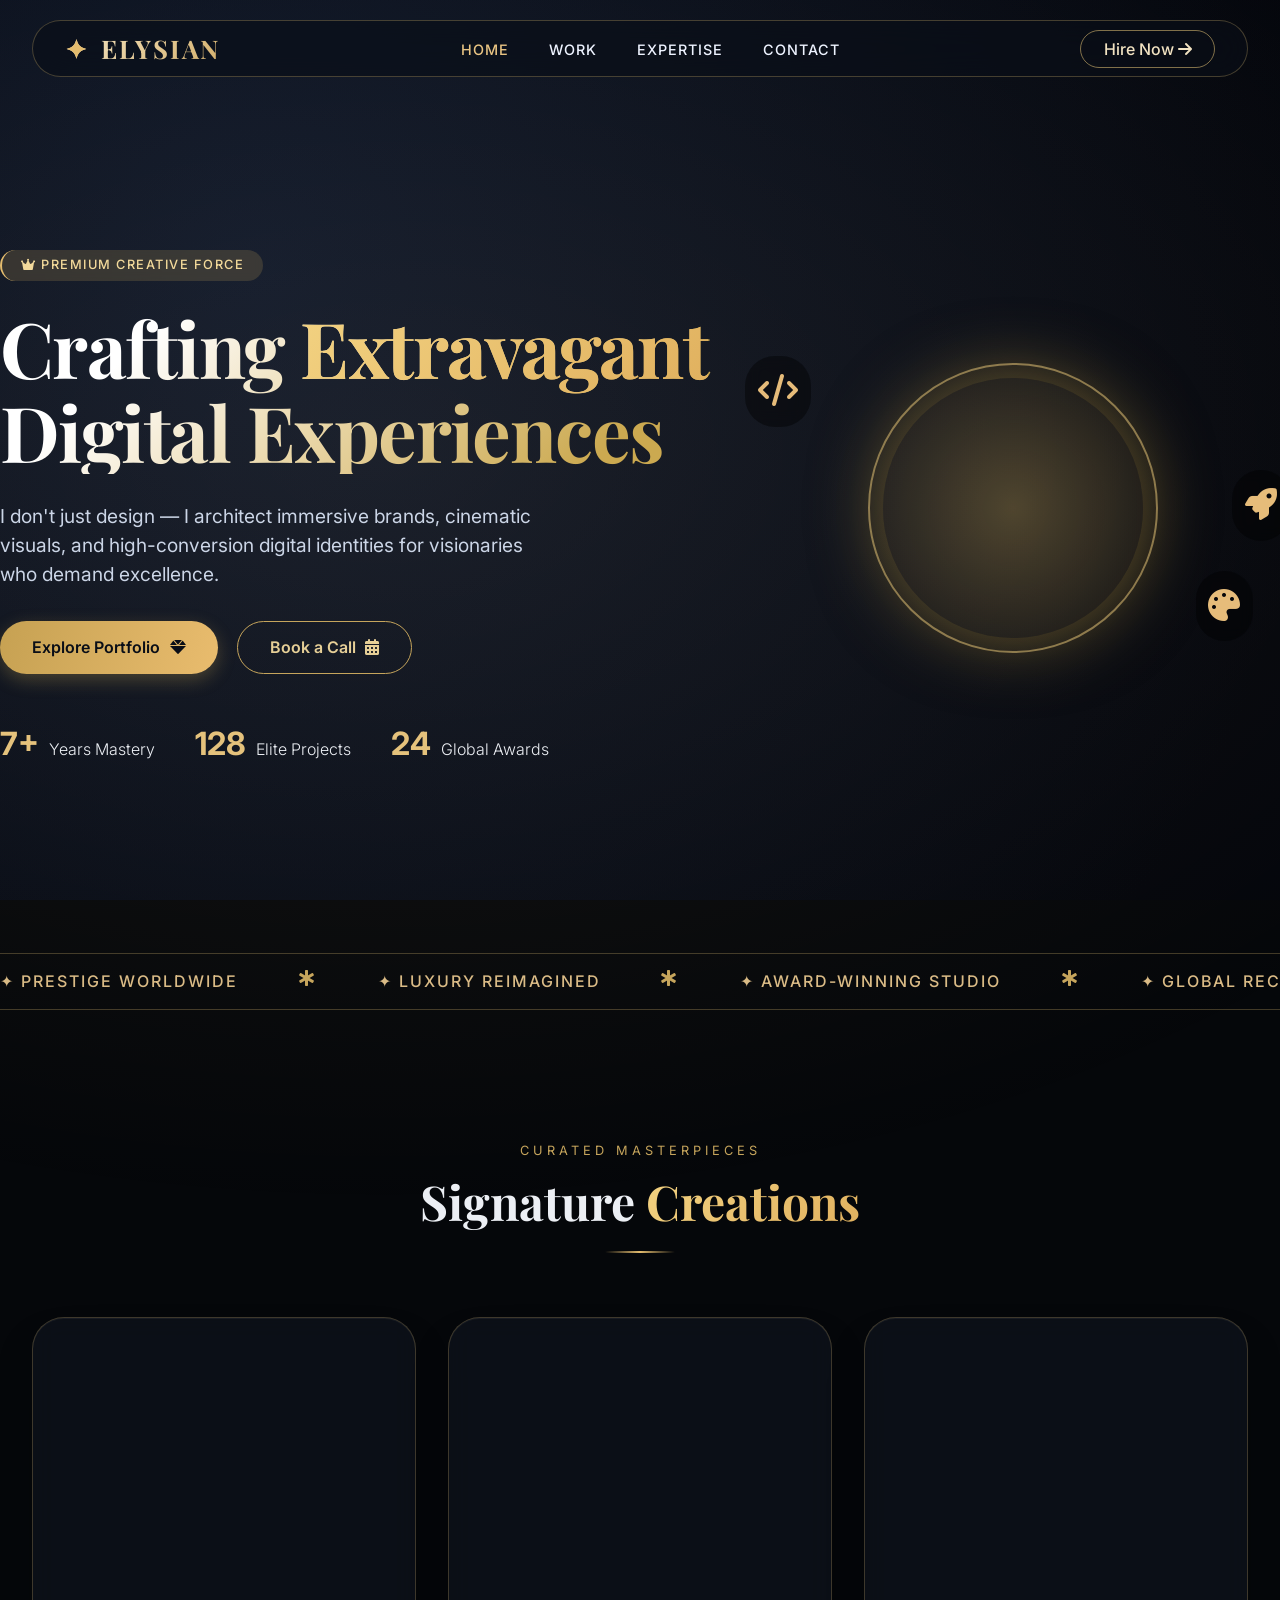
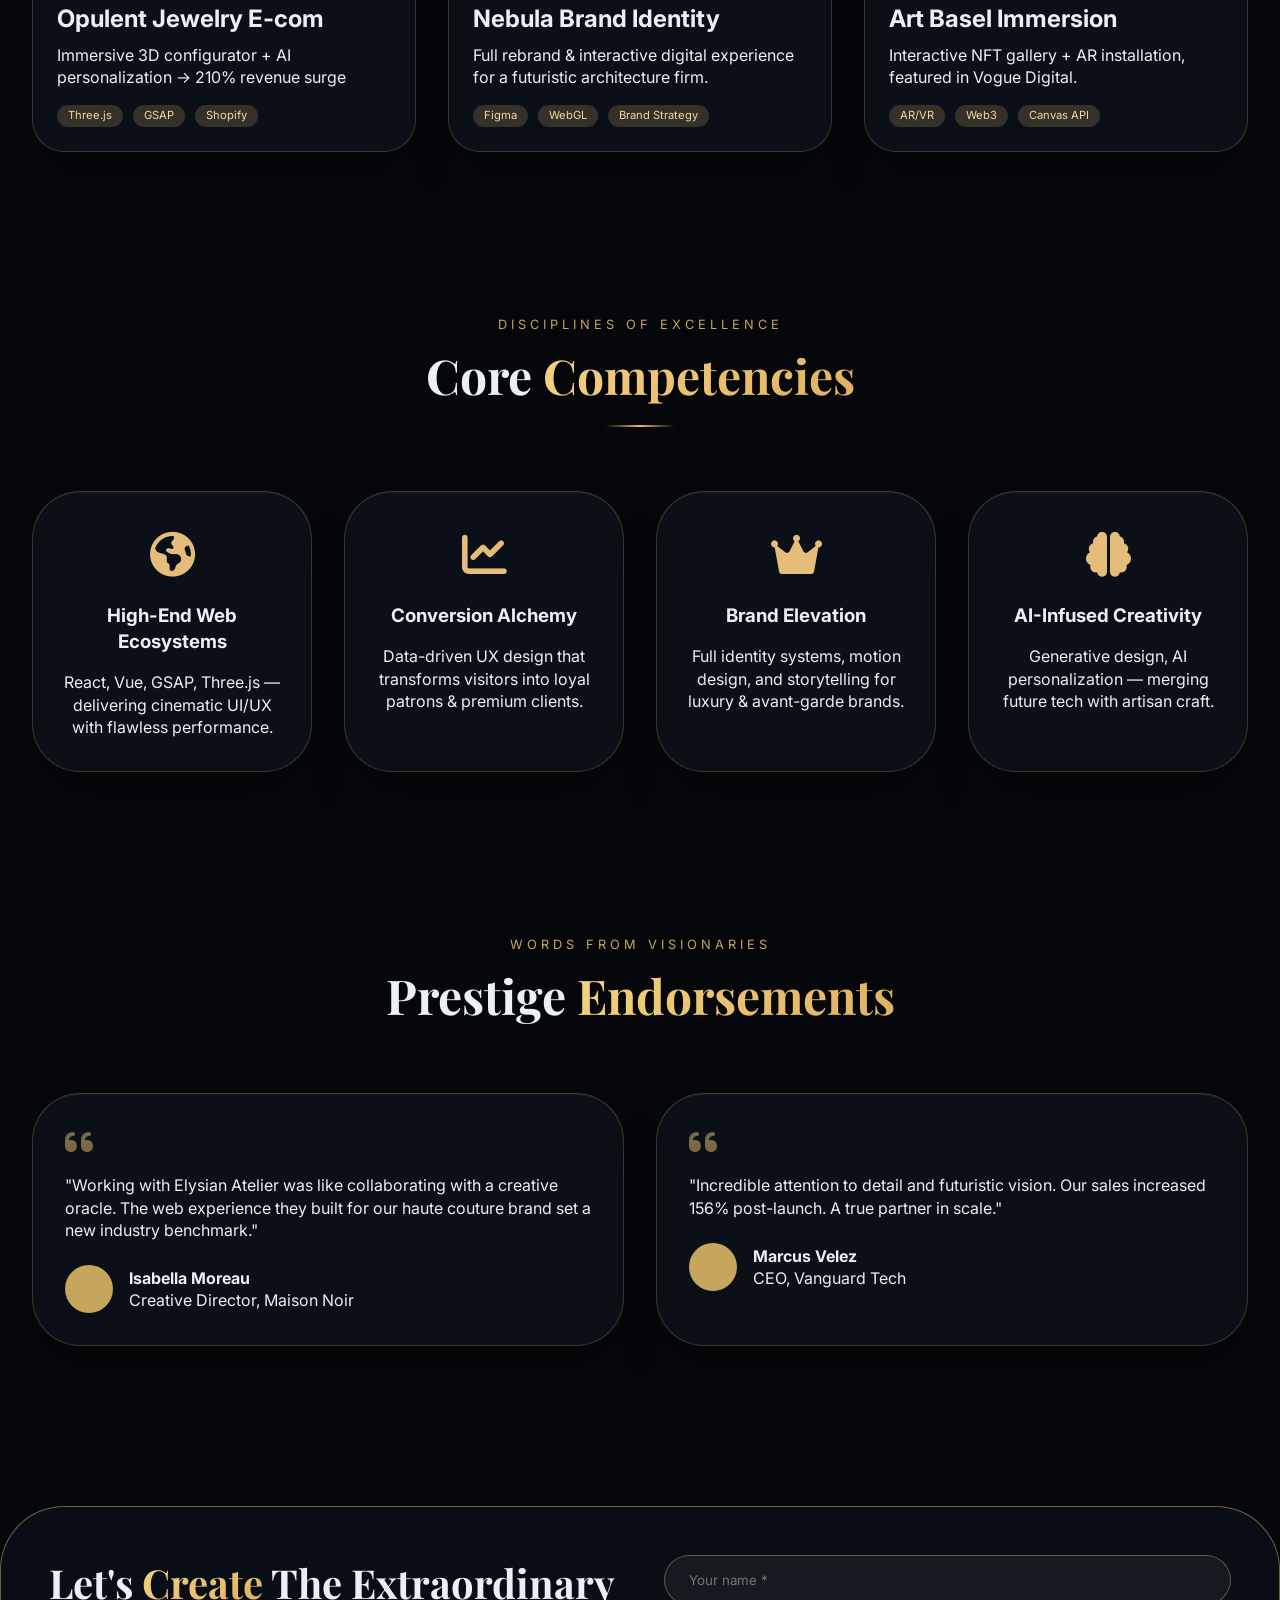
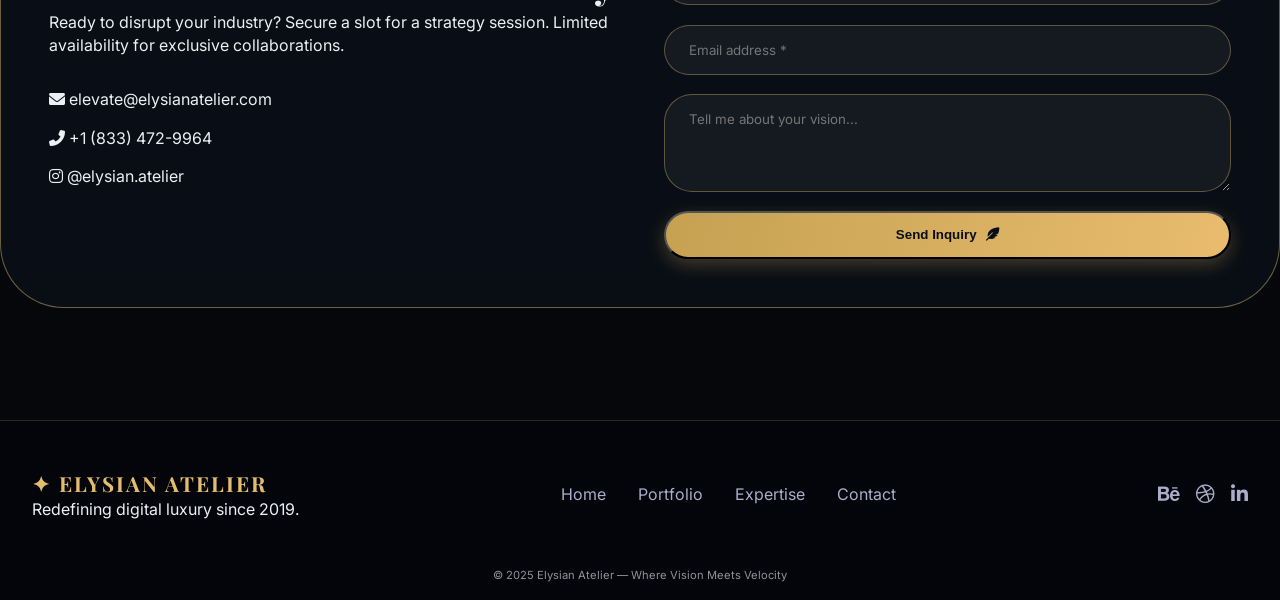
==== index.html @ f836c6d4 "jode file" ====
<!DOCTYPE html>
<html lang="en">
<head>
  <meta charset="UTF-8">
  <meta name="viewport" content="width=device-width, initial-scale=1.0, viewport-fit=cover">
  <title>Elysian Atelier | Visionary Portfolio</title>
  <!-- Google Fonts + Font Awesome for luxury icons -->
  <link href="https://fonts.googleapis.com/css2?family=Inter:opsz,wght@14..32,200;14..32,300;14..32,400;14..32,500;14..32,600;14..32,700;14..32,800&family=Playfair+Display:ital,wght@0,400;0,500;0,600;0,700;1,400&display=swap" rel="stylesheet">
  <link rel="stylesheet" href="https://cdnjs.cloudflare.com/ajax/libs/font-awesome/6.0.0-beta3/css/all.min.css">
  <link rel="stylesheet" href="styles.css">
</head>
<body>
  <div class="bg-aura"></div>

  <!-- Navigation -->
  <nav class="navbar glass-nav">
    <div class="nav-container">
      <div class="logo">
        <span class="logo-icon">✦</span> ELYSIAN
      </div>
      <ul class="nav-links">
        <li><a href="#home" class="nav-item active">HOME</a></li>
        <li><a href="#work" class="nav-item">WORK</a></li>
        <li><a href="#expertise" class="nav-item">EXPERTISE</a></li>
        <li><a href="#contact" class="nav-item">CONTACT</a></li>
      </ul>
      <div class="nav-cta">
        <a href="#contact" class="btn-outline-light">Hire Now <i class="fas fa-arrow-right"></i></a>
      </div>
    </div>
  </nav>

  <main>
    <!-- Hero Section -->
    <section id="home" class="hero container">
      <div class="hero-content">
        <div class="badge">
          <i class="fas fa-crown"></i> PREMIUM CREATIVE FORCE
        </div>
        <h1 class="glow-text">Crafting <span class="accent">Extravagant</span><br>Digital Experiences</h1>
        <p class="hero-desc">I don't just design — I architect immersive brands, cinematic visuals, and high-conversion digital identities for visionaries who demand excellence.</p>
        <div class="hero-buttons">
          <a href="#work" class="btn-primary">Explore Portfolio <i class="fas fa-gem"></i></a>
          <a href="#contact" class="btn-secondary">Book a Call <i class="fas fa-calendar-alt"></i></a>
        </div>
        <div class="stats-row">
          <div class="stat"><span class="stat-number">7+</span> <span>Years Mastery</span></div>
          <div class="stat"><span class="stat-number">128</span> <span>Elite Projects</span></div>
          <div class="stat"><span class="stat-number">24</span> <span>Global Awards</span></div>
        </div>
      </div>
      <div class="hero-visual">
        <div class="orb-container">
          <div class="orb-core"></div>
          <div class="orb-ring"></div>
        </div>
        <div class="floating-icon icon-1"><i class="fas fa-code"></i></div>
        <div class="floating-icon icon-2"><i class="fas fa-palette"></i></div>
        <div class="floating-icon icon-3"><i class="fas fa-rocket"></i></div>
      </div>
    </section>

    <!-- Marquee - luxury brands -->
    <div class="marquee-section">
      <div class="marquee">
        <div class="marquee-track">
          <span>✦ PRESTIGE WORLDWIDE</span> <i class="fas fa-star-of-life"></i>
          <span>✦ LUXURY REIMAGINED</span> <i class="fas fa-star-of-life"></i>
          <span>✦ AWARD-WINNING STUDIO</span> <i class="fas fa-star-of-life"></i>
          <span>✦ GLOBAL RECOGNITION</span> <i class="fas fa-star-of-life"></i>
          <span>✦ PRESTIGE WORLDWIDE</span> <i class="fas fa-star-of-life"></i>
          <span>✦ LUXURY REIMAGINED</span> <i class="fas fa-star-of-life"></i>
        </div>
      </div>
    </div>

    <!-- Work Showcase Section -->
    <section id="work" class="work-section">
      <div class="container">
        <div class="section-header">
          <span class="section-subtitle">CURATED MASTERPIECES</span>
          <h2>Signature <span class="accent">Creations</span></h2>
          <div class="section-line"></div>
        </div>
        <div class="work-grid">
          <div class="work-card glass-card">
            <div class="work-img-overlay">
              <div class="work-img place-1"></div>
              <div class="work-overlay-content">
                <i class="fas fa-search-plus"></i>
              </div>
            </div>
            <div class="work-info">
              <h3>Opulent Jewelry E‑com</h3>
              <p>Immersive 3D configurator + AI personalization → 210% revenue surge</p>
              <div class="tech-tags">
                <span>Three.js</span><span>GSAP</span><span>Shopify</span>
              </div>
            </div>
          </div>
          <div class="work-card glass-card">
            <div class="work-img-overlay">
              <div class="work-img place-2"></div>
              <div class="work-overlay-content">
                <i class="fas fa-search-plus"></i>
              </div>
            </div>
            <div class="work-info">
              <h3>Nebula Brand Identity</h3>
              <p>Full rebrand & interactive digital experience for a futuristic architecture firm.</p>
              <div class="tech-tags">
                <span>Figma</span><span>WebGL</span><span>Brand Strategy</span>
              </div>
            </div>
          </div>
          <div class="work-card glass-card">
            <div class="work-img-overlay">
              <div class="work-img place-3"></div>
              <div class="work-overlay-content">
                <i class="fas fa-search-plus"></i>
              </div>
            </div>
            <div class="work-info">
              <h3>Art Basel Immersion</h3>
              <p>Interactive NFT gallery + AR installation, featured in Vogue Digital.</p>
              <div class="tech-tags">
                <span>AR/VR</span><span>Web3</span><span>Canvas API</span>
              </div>
            </div>
          </div>
        </div>
      </div>
    </section>

    <!-- Expertise Section -->
    <section id="expertise" class="expertise-section">
      <div class="container">
        <div class="section-header">
          <span class="section-subtitle">DISCIPLINES OF EXCELLENCE</span>
          <h2>Core <span class="accent">Competencies</span></h2>
          <div class="section-line"></div>
        </div>
        <div class="expertise-grid">
          <div class="expert-card glass-card">
            <div class="expert-icon"><i class="fas fa-globe-americas"></i></div>
            <h3>High-End Web Ecosystems</h3>
            <p>React, Vue, GSAP, Three.js — delivering cinematic UI/UX with flawless performance.</p>
          </div>
          <div class="expert-card glass-card">
            <div class="expert-icon"><i class="fas fa-chart-line"></i></div>
            <h3>Conversion Alchemy</h3>
            <p>Data-driven UX design that transforms visitors into loyal patrons & premium clients.</p>
          </div>
          <div class="expert-card glass-card">
            <div class="expert-icon"><i class="fas fa-crown"></i></div>
            <h3>Brand Elevation</h3>
            <p>Full identity systems, motion design, and storytelling for luxury & avant-garde brands.</p>
          </div>
          <div class="expert-card glass-card">
            <div class="expert-icon"><i class="fas fa-brain"></i></div>
            <h3>AI-Infused Creativity</h3>
            <p>Generative design, AI personalization — merging future tech with artisan craft.</p>
          </div>
        </div>
      </div>
    </section>

    <!-- Testimonials -->
    <section class="testimonials">
      <div class="container">
        <div class="section-header">
          <span class="section-subtitle">WORDS FROM VISIONARIES</span>
          <h2>Prestige <span class="accent">Endorsements</span></h2>
        </div>
        <div class="testimonial-grid">
          <div class="testimonial-card glass-card">
            <i class="fas fa-quote-left quote-icon"></i>
            <p>"Working with Elysian Atelier was like collaborating with a creative oracle. The web experience they built for our haute couture brand set a new industry benchmark."</p>
            <div class="client">
              <div class="client-avatar"></div>
              <div><strong>Isabella Moreau</strong><br>Creative Director, Maison Noir</div>
            </div>
          </div>
          <div class="testimonial-card glass-card">
            <i class="fas fa-quote-left quote-icon"></i>
            <p>"Incredible attention to detail and futuristic vision. Our sales increased 156% post-launch. A true partner in scale."</p>
            <div class="client">
              <div class="client-avatar alt-avatar"></div>
              <div><strong>Marcus Velez</strong><br>CEO, Vanguard Tech</div>
            </div>
          </div>
        </div>
      </div>
    </section>

    <!-- Contact / CTA Extravagant -->
    <section id="contact" class="contact-section">
      <div class="container contact-container glass-card-cta">
        <div class="contact-left">
          <h2>Let's <span class="accent">Create</span> The Extraordinary</h2>
          <p>Ready to disrupt your industry? Secure a slot for a strategy session. Limited availability for exclusive collaborations.</p>
          <div class="contact-details">
            <div><i class="fas fa-envelope"></i> elevate@elysianatelier.com</div>
            <div><i class="fas fa-phone-alt"></i> +1 (833) 472-9964</div>
            <div><i class="fab fa-instagram"></i> @elysian.atelier</div>
          </div>
        </div>
        <div class="contact-right">
          <form class="extravagant-form">
            <input type="text" placeholder="Your name *" required>
            <input type="email" placeholder="Email address *" required>
            <textarea rows="4" placeholder="Tell me about your vision..."></textarea>
            <button type="submit" class="btn-primary full-btn">Send Inquiry <i class="fas fa-feather-alt"></i></button>
          </form>
        </div>
      </div>
    </section>

    <!-- Footer -->
    <footer class="footer">
      <div class="container footer-content">
        <div class="footer-brand">
          <div class="logo-footer">✦ ELYSIAN ATELIER</div>
          <p>Redefining digital luxury since 2019.</p>
        </div>
        <div class="footer-links">
          <a href="#home">Home</a>
          <a href="#work">Portfolio</a>
          <a href="#expertise">Expertise</a>
          <a href="#contact">Contact</a>
        </div>
        <div class="footer-social">
          <a href="#"><i class="fab fa-behance"></i></a>
          <a href="#"><i class="fab fa-dribbble"></i></a>
          <a href="#"><i class="fab fa-linkedin-in"></i></a>
        </div>
      </div>
      <div class="copyright">© 2025 Elysian Atelier — Where Vision Meets Velocity</div>
    </footer>
  </main>
</body>
</html>
---- styles.css ----
/* RESET & GLOBAL */
* {
  margin: 0;
  padding: 0;
  box-sizing: border-box;
}

body {
  background-color: #05070a;
  font-family: 'Inter', sans-serif;
  color: #eceff4;
  line-height: 1.4;
  scroll-behavior: smooth;
  overflow-x: hidden;
}

/* Extravagant gradient animated background */
.bg-aura {
  position: fixed;
  top: 0;
  left: 0;
  width: 100%;
  height: 100%;
  z-index: -2;
  background: radial-gradient(circle at 20% 30%, rgba(10, 20, 40, 1) 0%, #03050b 90%);
}

.bg-aura::before {
  content: "";
  position: absolute;
  width: 200%;
  height: 200%;
  top: -50%;
  left: -50%;
  background: radial-gradient(ellipse at 40% 50%, rgba(255, 215, 150, 0.08) 0%, transparent 60%);
  animation: slowDrift 28s infinite alternate;
  z-index: -1;
}

@keyframes slowDrift {
  0% { transform: translate(0%, 0%) rotate(0deg); opacity: 0.4; }
  100% { transform: translate(5%, 8%) rotate(5deg); opacity: 0.9; }
}

/* Custom scrollbar */
::-webkit-scrollbar {
  width: 6px;
}
::-webkit-scrollbar-track {
  background: #0e121b;
}
::-webkit-scrollbar-thumb {
  background: #c6a55c;
  border-radius: 10px;
}

/* Container */
.container {
  max-width: 1400px;
  margin: 0 auto;
  padding: 0 2rem;
}

/* Glass Card */
.glass-card {
  background: rgba(20, 28, 40, 0.45);
  backdrop-filter: blur(12px);
  border: 1px solid rgba(210, 180, 110, 0.25);
  border-radius: 48px;
  box-shadow: 0 25px 45px -12px rgba(0,0,0,0.4), inset 0 1px 0 rgba(255,255,240,0.05);
  transition: all 0.5s cubic-bezier(0.2, 0.9, 0.4, 1.1);
}

.glass-card:hover {
  border-color: rgba(210, 180, 110, 0.6);
  box-shadow: 0 30px 50px -15px rgba(0,0,0,0.6), 0 0 0 1px rgba(230, 200, 120, 0.2);
  transform: translateY(-3px);
}

/* Navigation */
.navbar {
  position: sticky;
  top: 20px;
  z-index: 1000;
  margin: 1.2rem 2rem;
  background: rgba(10, 14, 23, 0.65);
  backdrop-filter: blur(16px);
  border-radius: 80px;
  border: 1px solid rgba(210, 180, 110, 0.3);
  padding: 0.6rem 2rem;
}

.nav-container {
  max-width: 1400px;
  margin: 0 auto;
  display: flex;
  justify-content: space-between;
  align-items: center;
}

.logo {
  font-family: 'Playfair Display', serif;
  font-weight: 700;
  font-size: 1.6rem;
  letter-spacing: 2px;
  background: linear-gradient(135deg, #f5e7c8, #d4af6a);
  -webkit-background-clip: text;
  background-clip: text;
  color: transparent;
}

.logo-icon {
  color: #e4bc6e;
  margin-right: 4px;
}

.nav-links {
  display: flex;
  gap: 2.5rem;
  list-style: none;
}

.nav-item {
  text-decoration: none;
  color: #eef3ff;
  font-weight: 500;
  font-size: 0.9rem;
  letter-spacing: 1px;
  transition: 0.3s;
  position: relative;
}

.nav-item:hover, .nav-item.active {
  color: #e9c483;
}

.btn-outline-light {
  border: 1px solid rgba(210, 180, 110, 0.6);
  padding: 0.5rem 1.4rem;
  border-radius: 40px;
  text-decoration: none;
  color: #f2e3c2;
  font-weight: 500;
  transition: 0.3s;
}

.btn-outline-light:hover {
  background: rgba(210, 180, 110, 0.2);
  border-color: #e4bc6e;
  box-shadow: 0 0 12px rgba(210, 180, 110, 0.3);
}

/* Hero Section */
.hero {
  min-height: 90vh;
  display: flex;
  align-items: center;
  justify-content: space-between;
  flex-wrap: wrap;
  gap: 2rem;
  padding: 4rem 0 3rem;
}

.hero-content {
  flex: 1.2;
}

.badge {
  display: inline-block;
  background: rgba(198, 165, 92, 0.2);
  backdrop-filter: blur(4px);
  padding: 0.4rem 1.2rem;
  border-radius: 60px;
  font-size: 0.8rem;
  letter-spacing: 1.5px;
  font-weight: 500;
  border-left: 2px solid #e4bc6e;
  color: #f3da9b;
  margin-bottom: 1.5rem;
}

h1 {
  font-family: 'Playfair Display', serif;
  font-size: 4.8rem;
  font-weight: 700;
  line-height: 1.1;
  background: linear-gradient(135deg, #FFFFFF 20%, #E9D6A7 50%, #CBA950 85%);
  -webkit-background-clip: text;
  background-clip: text;
  color: transparent;
  letter-spacing: -0.02em;
}

.accent {
  background: linear-gradient(135deg, #f3d382, #e0b05e);
  -webkit-background-clip: text;
  background-clip: text;
  color: transparent;
}

.hero-desc {
  font-size: 1.2rem;
  margin: 1.8rem 0 2rem;
  color: #cbd5e6;
  max-width: 550px;
  line-height: 1.5;
}

.hero-buttons {
  display: flex;
  gap: 1.2rem;
  flex-wrap: wrap;
  margin-bottom: 3rem;
}

.btn-primary, .btn-secondary {
  display: inline-flex;
  align-items: center;
  gap: 0.6rem;
  padding: 0.9rem 2rem;
  border-radius: 60px;
  text-decoration: none;
  font-weight: 600;
  transition: 0.3s;
}

.btn-primary {
  background: linear-gradient(105deg, #c6a152, #e9bc6e);
  color: #0a0e17;
  box-shadow: 0 6px 18px rgba(198, 165, 82, 0.3);
}

.btn-primary:hover {
  transform: scale(1.02);
  box-shadow: 0 10px 28px rgba(210, 180, 110, 0.5);
}

.btn-secondary {
  border: 1px solid #c6a55c;
  color: #e6cf97;
  background: transparent;
}

.btn-secondary:hover {
  background: rgba(210, 180, 110, 0.1);
  border-color: #f0cb86;
}

.stats-row {
  display: flex;
  gap: 2.5rem;
  margin-top: 1rem;
}

.stat {
  font-size: 1rem;
  font-weight: 300;
}

.stat-number {
  font-size: 2rem;
  font-weight: 700;
  color: #e5c27c;
  margin-right: 6px;
}

/* Hero Visual */
.hero-visual {
  flex: 0.9;
  position: relative;
  min-height: 380px;
  display: flex;
  justify-content: center;
  align-items: center;
}

.orb-container {
  width: 260px;
  height: 260px;
  position: relative;
}

.orb-core {
  width: 100%;
  height: 100%;
  background: radial-gradient(circle, rgba(230, 190, 100, 0.3), rgba(80, 60, 30, 0.1));
  border-radius: 50%;
  box-shadow: 0 0 70px rgba(210, 170, 70, 0.5);
  animation: pulseGlow 4s infinite alternate;
}

.orb-ring {
  position: absolute;
  top: -15px;
  left: -15px;
  right: -15px;
  bottom: -15px;
  border: 2px solid rgba(210, 180, 110, 0.6);
  border-radius: 50%;
  animation: spinRing 12s linear infinite;
}

@keyframes pulseGlow {
  0% { opacity: 0.5; transform: scale(1); box-shadow: 0 0 30px rgba(210, 170, 70, 0.3);}
  100% { opacity: 1; transform: scale(1.03); box-shadow: 0 0 90px rgba(230, 190, 100, 0.7);}
}

@keyframes spinRing {
  from { transform: rotate(0deg);}
  to { transform: rotate(360deg);}
}

.floating-icon {
  position: absolute;
  font-size: 2rem;
  color: #e6bc7a;
  background: rgba(0,0,0,0.4);
  backdrop-filter: blur(8px);
  padding: 0.8rem;
  border-radius: 30px;
  animation: float 5s infinite ease-in-out;
}

.icon-1 { top: 10%; left: 0; animation-delay: 0s; }
.icon-2 { bottom: 15%; right: 5%; animation-delay: 1s; }
.icon-3 { top: 40%; right: -10px; animation-delay: 2s; }

@keyframes float {
  0% { transform: translateY(0px);}
  50% { transform: translateY(-15px);}
  100% { transform: translateY(0px);}
}

/* Marquee */
.marquee-section {
  overflow: hidden;
  margin: 3rem 0;
  border-top: 1px solid rgba(210, 180, 110, 0.3);
  border-bottom: 1px solid rgba(210, 180, 110, 0.3);
  padding: 1rem 0;
}

.marquee-track {
  display: inline-flex;
  white-space: nowrap;
  animation: marquee 20s linear infinite;
  gap: 3rem;
  font-weight: 500;
  letter-spacing: 2px;
  color: #dabb86;
}

.marquee-track i {
  color: #c6a55c;
  margin: 0 0.8rem;
}

@keyframes marquee {
  0% { transform: translateX(0%);}
  100% { transform: translateX(-50%);}
}

/* Section Headers */
.section-header {
  text-align: center;
  margin-bottom: 4rem;
}

.section-subtitle {
  font-size: 0.8rem;
  letter-spacing: 4px;
  color: #c6a55c;
  font-weight: 400;
  text-transform: uppercase;
}

.section-header h2 {
  font-size: 3rem;
  font-family: 'Playfair Display', serif;
  margin-top: 0.5rem;
}

.section-line {
  width: 70px;
  height: 2px;
  background: linear-gradient(90deg, transparent, #e4bc6e, transparent);
  margin: 1rem auto 0;
}

/* Work Grid */
.work-section, .expertise-section, .testimonials {
  padding: 5rem 0;
}

.work-grid {
  display: grid;
  grid-template-columns: repeat(auto-fit, minmax(320px, 1fr));
  gap: 2rem;
}

.work-card {
  border-radius: 32px;
  overflow: hidden;
  transition: all 0.4s;
}

.work-img-overlay {
  position: relative;
  overflow: hidden;
  height: 260px;
}

.work-img {
  width: 100%;
  height: 100%;
  background-size: cover;
  background-position: center;
  transition: transform 0.7s;
}

.place-1 { background-image: url('https://picsum.photos/id/104/600/400'); background-size: cover; }
.place-2 { background-image: url('https://picsum.photos/id/30/600/400'); background-size: cover; }
.place-3 { background-image: url('https://picsum.photos/id/39/600/400'); background-size: cover; }

.work-card:hover .work-img {
  transform: scale(1.05);
}

.work-overlay-content {
  position: absolute;
  top: 0;
  left: 0;
  width: 100%;
  height: 100%;
  background: rgba(0,0,0,0.5);
  display: flex;
  align-items: center;
  justify-content: center;
  opacity: 0;
  transition: 0.3s;
  font-size: 2rem;
  color: #f5d98f;
}

.work-img-overlay:hover .work-overlay-content {
  opacity: 1;
}

.work-info {
  padding: 1.5rem;
}

.work-info h3 {
  font-size: 1.5rem;
  margin-bottom: 0.5rem;
}

.tech-tags {
  display: flex;
  gap: 0.6rem;
  margin-top: 1rem;
  flex-wrap: wrap;
}

.tech-tags span {
  font-size: 0.7rem;
  background: rgba(210, 180, 110, 0.2);
  padding: 0.2rem 0.7rem;
  border-radius: 30px;
  color: #f2daa2;
}

/* Expertise Grid */
.expertise-grid {
  display: grid;
  grid-template-columns: repeat(auto-fit, minmax(240px, 1fr));
  gap: 2rem;
}

.expert-card {
  padding: 2rem 1.5rem;
  text-align: center;
}

.expert-icon {
  font-size: 2.8rem;
  color: #e6bc7a;
  margin-bottom: 1rem;
}

.expert-card h3 {
  margin-bottom: 1rem;
}

/* Testimonials */
.testimonial-grid {
  display: grid;
  grid-template-columns: repeat(auto-fit, minmax(300px, 1fr));
  gap: 2rem;
}

.testimonial-card {
  padding: 2rem;
  position: relative;
}

.quote-icon {
  font-size: 2rem;
  color: #c6a55c;
  opacity: 0.6;
  margin-bottom: 1rem;
}

.client {
  display: flex;
  align-items: center;
  gap: 1rem;
  margin-top: 1.5rem;
}

.client-avatar {
  width: 48px;
  height: 48px;
  background: #c6a55c;
  border-radius: 50%;
  background-image: url('https://randomuser.me/api/portraits/women/68.jpg');
  background-size: cover;
}

.alt-avatar {
  background-image: url('https://randomuser.me/api/portraits/men/32.jpg');
}

/* Contact extravaganza */
.contact-section {
  padding: 5rem 0;
}

.contact-container {
  display: flex;
  flex-wrap: wrap;
  gap: 3rem;
  background: rgba(12, 18, 28, 0.7);
  backdrop-filter: blur(16px);
  border-radius: 64px;
  padding: 3rem;
  border: 1px solid rgba(210, 180, 110, 0.5);
}

.contact-left {
  flex: 1;
}

.contact-left h2 {
  font-size: 2.5rem;
  font-family: 'Playfair Display', serif;
}

.contact-details {
  margin-top: 2rem;
  display: flex;
  flex-direction: column;
  gap: 1rem;
}

.contact-right {
  flex: 1;
}

.extravagant-form {
  display: flex;
  flex-direction: column;
  gap: 1.2rem;
}

.extravagant-form input, .extravagant-form textarea {
  background: rgba(255,255,245,0.05);
  border: 1px solid rgba(210, 180, 110, 0.4);
  border-radius: 60px;
  padding: 1rem 1.5rem;
  color: white;
  font-family: inherit;
  transition: 0.3s;
}

.extravagant-form textarea {
  border-radius: 28px;
  resize: vertical;
}

.extravagant-form input:focus, .extravagant-form textarea:focus {
  outline: none;
  border-color: #e4bc6e;
  box-shadow: 0 0 10px rgba(228, 188, 110, 0.3);
}

.full-btn {
  justify-content: center;
  width: 100%;
}

/* Footer */
.footer {
  background: #03050b;
  padding: 3rem 0 1rem;
  border-top: 1px solid rgba(210, 180, 110, 0.2);
  margin-top: 2rem;
}

.footer-content {
  display: flex;
  justify-content: space-between;
  align-items: center;
  flex-wrap: wrap;
  gap: 1rem;
}

.logo-footer {
  font-family: 'Playfair Display', serif;
  font-size: 1.3rem;
  font-weight: bold;
  letter-spacing: 2px;
  color: #e4bc6e;
}

.footer-links {
  display: flex;
  gap: 2rem;
}

.footer-links a, .footer-social a {
  text-decoration: none;
  color: #adadc9;
  transition: 0.2s;
}

.footer-links a:hover, .footer-social a:hover {
  color: #e4bc6e;
}

.footer-social {
  display: flex;
  gap: 1rem;
  font-size: 1.2rem;
}

.copyright {
  text-align: center;
  margin-top: 3rem;
  font-size: 0.7rem;
  opacity: 0.6;
}

/* Responsive */
@media (max-width: 900px) {
  h1 { font-size: 3rem; }
  .navbar { margin: 0.8rem; padding: 0.4rem 1rem; }
  .nav-links { display: none; }
  .hero { flex-direction: column; text-align: center; }
  .hero-desc { margin-left: auto; margin-right: auto; }
  .stats-row { justify-content: center; }
  .contact-container { padding: 1.5rem; }
}
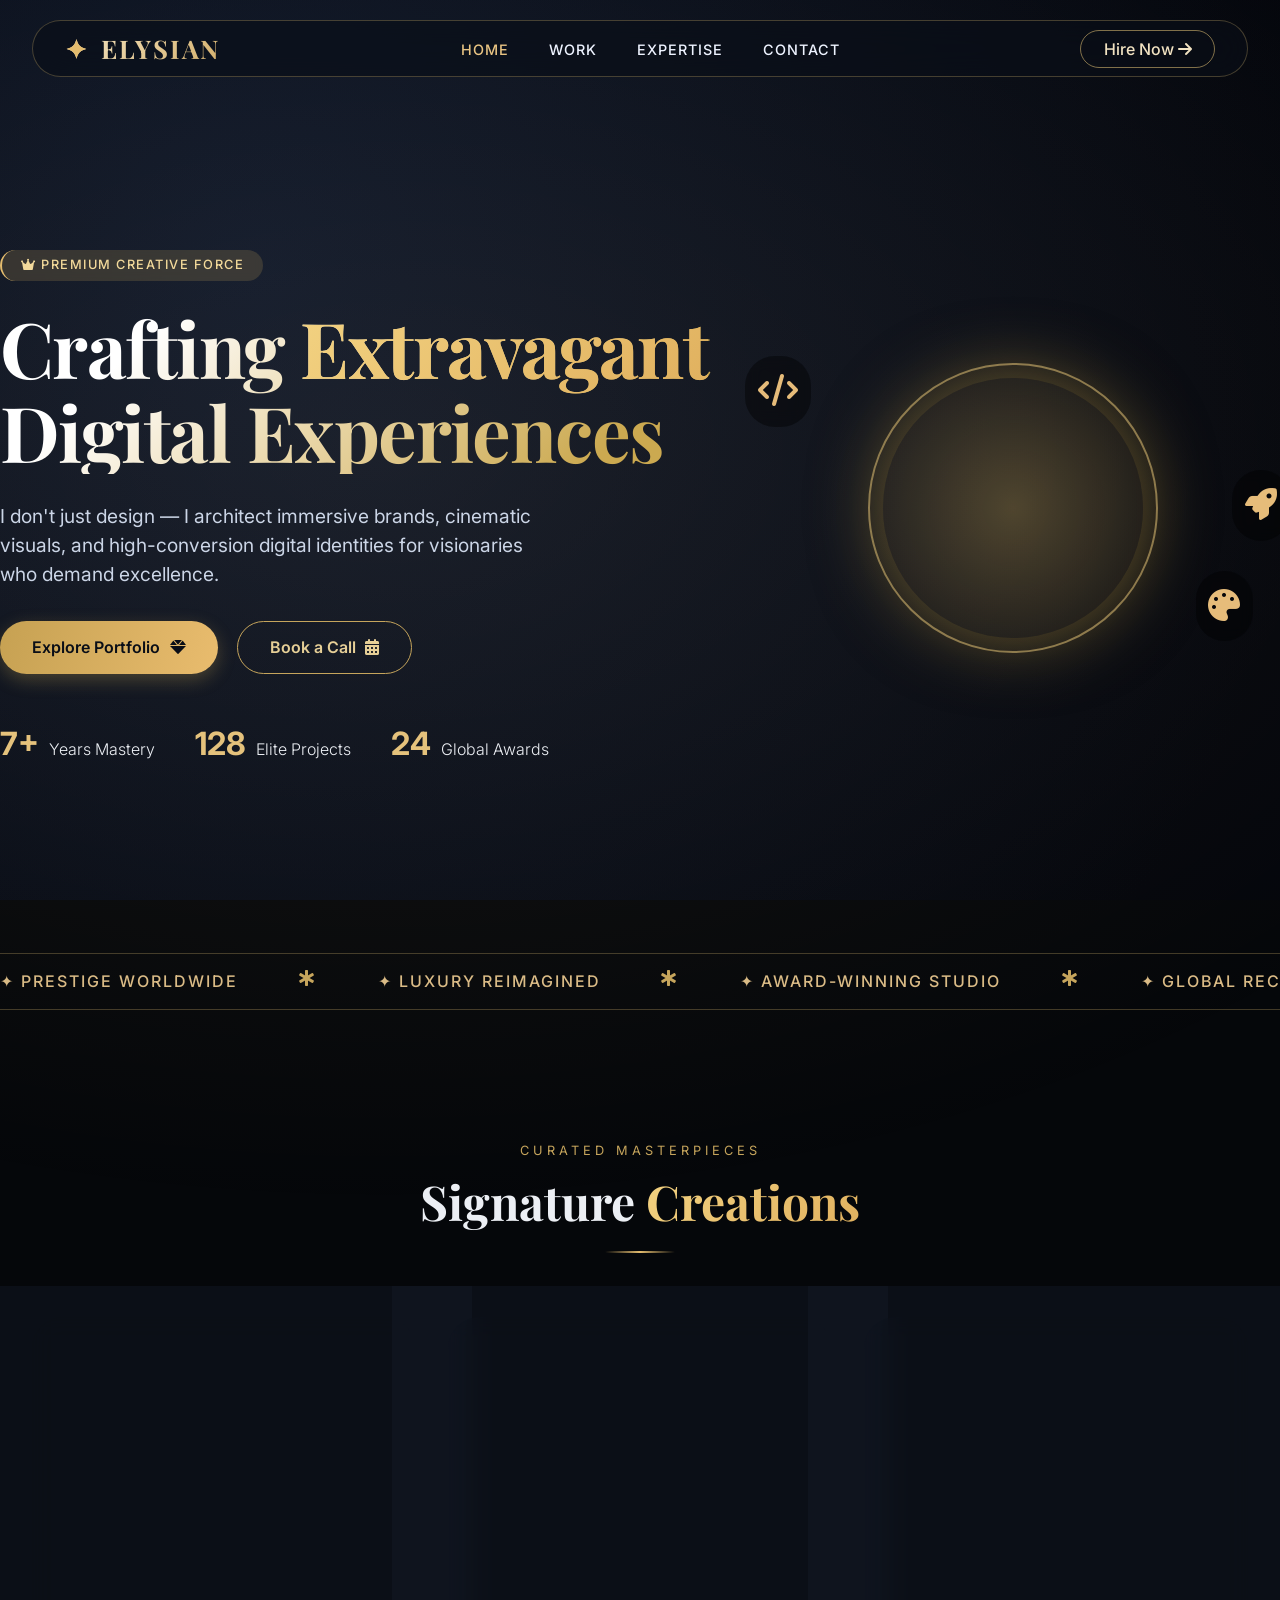
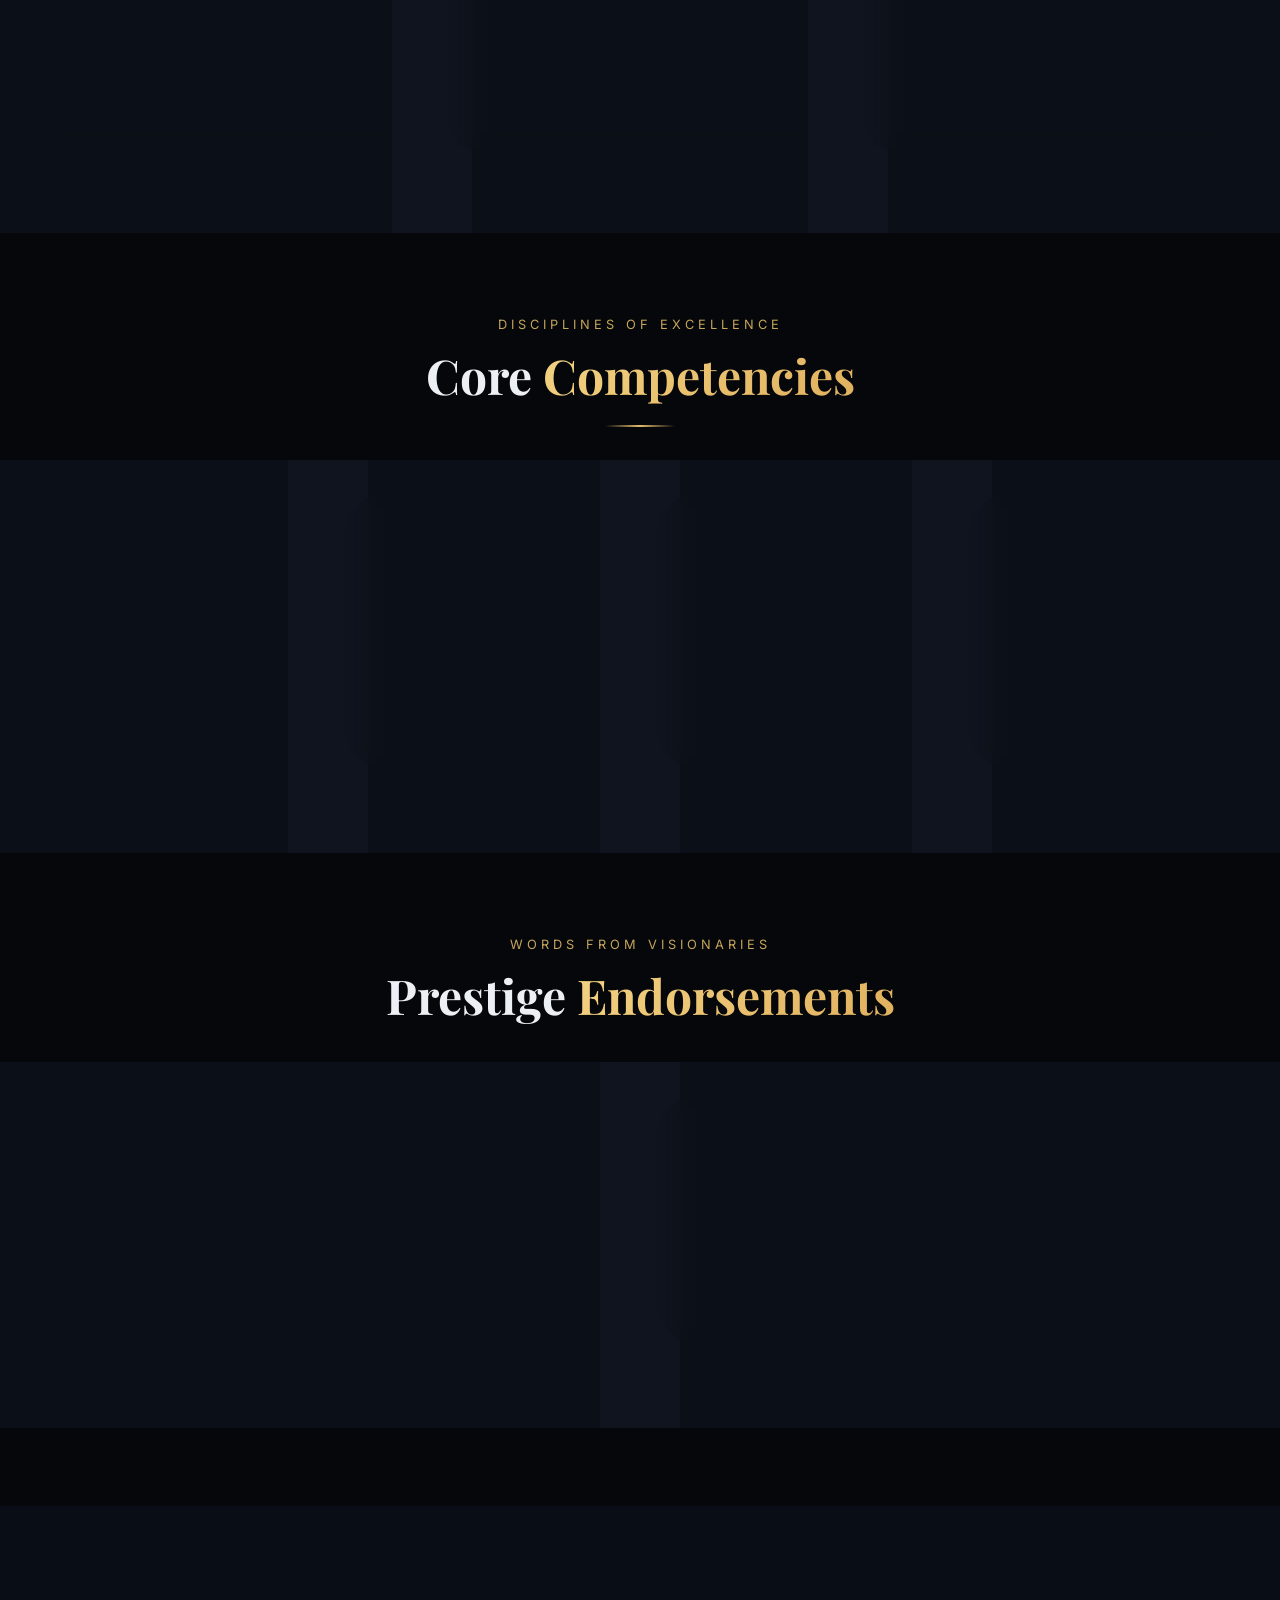
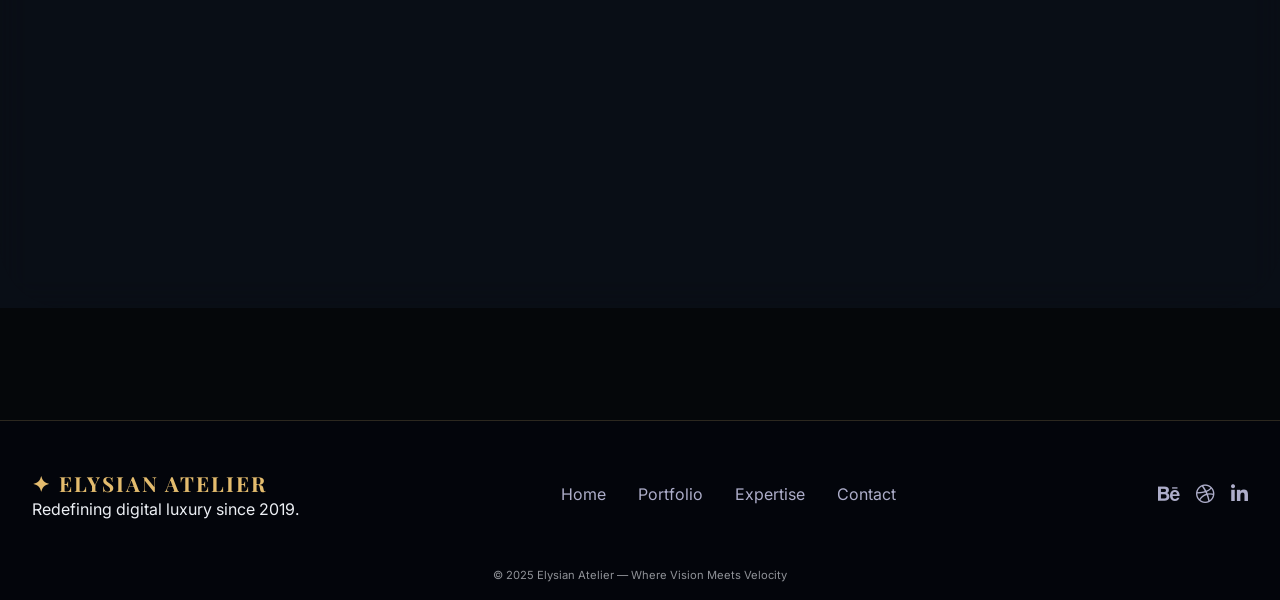
==== commit 5e6acb1a: "lab" ====
--- a/index.html
+++ b/index.html
@@ -22,7 +22,7 @@
         <li><a href="#home" class="nav-item active">HOME</a></li>
         <li><a href="#work" class="nav-item">WORK</a></li>
         <li><a href="#expertise" class="nav-item">EXPERTISE</a></li>
-        <li><a href="#contact" class="nav-item">CONTACT</a></li>
+        <li><a href="contact.html" class="nav-item">CONTACT</a></li>
       </ul>
       <div class="nav-cta">
         <a href="#contact" class="btn-outline-light">Hire Now <i class="fas fa-arrow-right"></i></a>
--- a/styles.css
+++ b/styles.css
@@ -40,6 +40,19 @@
 @keyframes slowDrift {
   0% { transform: translate(0%, 0%) rotate(0deg); opacity: 0.4; }
   100% { transform: translate(5%, 8%) rotate(5deg); opacity: 0.9; }
+}
+
+/* Particles overlay for contact page */
+.particles-overlay {
+  position: fixed;
+  top: 0;
+  left: 0;
+  width: 100%;
+  height: 100%;
+  pointer-events: none;
+  background-image: radial-gradient(rgba(210, 180, 110, 0.15) 1px, transparent 1px);
+  background-size: 40px 40px;
+  z-index: -1;
 }
 
 /* Custom scrollbar */
@@ -96,6 +109,10 @@
   display: flex;
   justify-content: space-between;
   align-items: center;
+}
+
+.logo-link {
+  text-decoration: none;
 }
 
 .logo {
@@ -531,7 +548,7 @@
   background-image: url('https://randomuser.me/api/portraits/men/32.jpg');
 }
 
-/* Contact extravaganza */
+/* Contact extravaganza (for main page) */
 .contact-section {
   padding: 5rem 0;
 }
@@ -599,6 +616,467 @@
   width: 100%;
 }
 
+/* ========== CONTACT PAGE SPECIFIC STYLES ========== */
+
+/* Contact Hero */
+.contact-hero {
+  padding: 4rem 0 2rem;
+  text-align: center;
+}
+
+.hero-badge {
+  display: inline-block;
+  background: rgba(198, 165, 92, 0.2);
+  backdrop-filter: blur(4px);
+  padding: 0.4rem 1.5rem;
+  border-radius: 60px;
+  font-size: 0.8rem;
+  letter-spacing: 1.5px;
+  font-weight: 500;
+  color: #f3da9b;
+  margin-bottom: 1.5rem;
+}
+
+.hero-badge i {
+  margin-right: 0.5rem;
+}
+
+.hero-title {
+  font-family: 'Playfair Display', serif;
+  font-size: 4rem;
+  font-weight: 700;
+  line-height: 1.1;
+  background: linear-gradient(135deg, #FFFFFF 20%, #E9D6A7 50%, #CBA950 85%);
+  -webkit-background-clip: text;
+  background-clip: text;
+  color: transparent;
+  margin-bottom: 1rem;
+}
+
+.hero-subtitle {
+  font-size: 1.2rem;
+  color: #cbd5e6;
+  max-width: 700px;
+  margin: 0 auto;
+  line-height: 1.6;
+}
+
+/* Main Contact Section */
+.main-contact {
+  padding: 3rem 0 4rem;
+}
+
+.contact-wrapper {
+  display: flex;
+  gap: 2.5rem;
+  flex-wrap: wrap;
+}
+
+.contact-info-panel, .contact-form-panel {
+  flex: 1;
+  min-width: 320px;
+  padding: 2.5rem;
+}
+
+.info-header {
+  text-align: center;
+  margin-bottom: 2rem;
+}
+
+.info-header i {
+  font-size: 2.5rem;
+  color: #e4bc6e;
+  margin-bottom: 1rem;
+}
+
+.info-header h2 {
+  font-family: 'Playfair Display', serif;
+  font-size: 1.8rem;
+  margin-bottom: 0.5rem;
+}
+
+.info-header p {
+  color: #aab3c5;
+  font-size: 0.9rem;
+}
+
+/* Contact Methods */
+.contact-methods {
+  display: flex;
+  flex-direction: column;
+  gap: 1.5rem;
+  margin: 2rem 0;
+}
+
+.method-card {
+  display: flex;
+  gap: 1.2rem;
+  align-items: flex-start;
+  padding: 1rem;
+  background: rgba(255, 255, 255, 0.03);
+  border-radius: 28px;
+  transition: 0.3s;
+}
+
+.method-card:hover {
+  background: rgba(210, 180, 110, 0.08);
+  transform: translateX(5px);
+}
+
+.method-icon {
+  width: 50px;
+  height: 50px;
+  background: rgba(210, 180, 110, 0.15);
+  border-radius: 30px;
+  display: flex;
+  align-items: center;
+  justify-content: center;
+  font-size: 1.4rem;
+  color: #e4bc6e;
+}
+
+.method-details h4 {
+  font-size: 1rem;
+  margin-bottom: 0.3rem;
+  color: #f2e3c2;
+}
+
+.method-details a {
+  color: #e4bc6e;
+  text-decoration: none;
+  font-weight: 500;
+  display: block;
+}
+
+.method-details span {
+  font-size: 0.75rem;
+  color: #8e98ae;
+  display: block;
+  margin-top: 0.2rem;
+}
+
+.availability-badge {
+  background: linear-gradient(135deg, rgba(210, 180, 110, 0.2), rgba(210, 180, 110, 0.05));
+  border-radius: 60px;
+  padding: 0.8rem 1.2rem;
+  text-align: center;
+  font-size: 0.85rem;
+  margin: 1.5rem 0;
+  border: 1px solid rgba(210, 180, 110, 0.3);
+}
+
+.availability-badge strong {
+  color: #e4bc6e;
+}
+
+.social-luxury {
+  margin-top: 2rem;
+  text-align: center;
+}
+
+.social-luxury span {
+  display: block;
+  margin-bottom: 0.8rem;
+  font-size: 0.85rem;
+  color: #9aa3b9;
+}
+
+.social-icons {
+  display: flex;
+  justify-content: center;
+  gap: 1.5rem;
+}
+
+.social-icons a {
+  color: #cbd5e6;
+  font-size: 1.3rem;
+  transition: 0.3s;
+}
+
+.social-icons a:hover {
+  color: #e4bc6e;
+  transform: translateY(-3px);
+}
+
+/* Form Styling */
+.form-header {
+  text-align: center;
+  margin-bottom: 2rem;
+}
+
+.form-header h2 {
+  font-family: 'Playfair Display', serif;
+  font-size: 2rem;
+  margin-bottom: 0.5rem;
+}
+
+.form-header p {
+  color: #aab3c5;
+}
+
+.luxury-form {
+  display: flex;
+  flex-direction: column;
+  gap: 1.5rem;
+}
+
+.form-row {
+  display: flex;
+  gap: 1.2rem;
+  flex-wrap: wrap;
+}
+
+.form-group {
+  flex: 1;
+  display: flex;
+  flex-direction: column;
+  gap: 0.5rem;
+}
+
+.form-group label {
+  font-size: 0.85rem;
+  font-weight: 500;
+  color: #d4cfbf;
+}
+
+.form-group label i {
+  margin-right: 0.5rem;
+  color: #e4bc6e;
+}
+
+.form-group input, 
+.form-group select, 
+.form-group textarea {
+  background: rgba(10, 15, 25, 0.6);
+  border: 1px solid rgba(210, 180, 110, 0.3);
+  border-radius: 20px;
+  padding: 0.9rem 1.2rem;
+  color: #ffffff;
+  font-family: inherit;
+  font-size: 0.9rem;
+  transition: all 0.3s;
+}
+
+.form-group input:focus,
+.form-group select:focus,
+.form-group textarea:focus {
+  outline: none;
+  border-color: #e4bc6e;
+  box-shadow: 0 0 15px rgba(228, 188, 110, 0.2);
+  background: rgba(20, 28, 45, 0.8);
+}
+
+.form-group select {
+  cursor: pointer;
+}
+
+.form-group select option {
+  background: #0a0f19;
+}
+
+.checkbox-group {
+  flex-direction: row;
+  align-items: center;
+  gap: 0.8rem;
+}
+
+.checkbox-group input {
+  width: 18px;
+  height: 18px;
+  cursor: pointer;
+  accent-color: #e4bc6e;
+}
+
+.checkbox-group label {
+  cursor: pointer;
+  font-size: 0.8rem;
+  color: #b9c2da;
+}
+
+.btn-submit {
+  background: linear-gradient(105deg, #c6a152, #e9bc6e);
+  border: none;
+  border-radius: 60px;
+  padding: 1rem 2rem;
+  font-weight: 700;
+  font-size: 1rem;
+  color: #0a0e17;
+  cursor: pointer;
+  display: flex;
+  align-items: center;
+  justify-content: center;
+  gap: 0.8rem;
+  transition: all 0.3s;
+  font-family: inherit;
+  margin-top: 0.5rem;
+}
+
+.btn-submit:hover {
+  transform: scale(1.02);
+  box-shadow: 0 10px 28px rgba(210, 180, 110, 0.4);
+  gap: 1rem;
+}
+
+.form-note {
+  font-size: 0.7rem;
+  color: #7e869e;
+  text-align: center;
+  margin-top: 1rem;
+}
+
+.success-message {
+  text-align: center;
+  padding: 3rem;
+  background: rgba(40, 55, 80, 0.4);
+  border-radius: 48px;
+  border: 1px solid rgba(210, 180, 110, 0.5);
+}
+
+.success-message i {
+  font-size: 3rem;
+  color: #e4bc6e;
+  margin-bottom: 1rem;
+}
+
+.success-message h3 {
+  font-family: 'Playfair Display', serif;
+  font-size: 1.5rem;
+  margin-bottom: 0.5rem;
+}
+
+/* FAQ Section */
+.faq-section {
+  padding: 4rem 0;
+}
+
+.faq-grid {
+  display: grid;
+  grid-template-columns: repeat(auto-fit, minmax(320px, 1fr));
+  gap: 1.8rem;
+}
+
+.faq-item {
+  padding: 1.5rem;
+  cursor: pointer;
+  transition: 0.3s;
+}
+
+.faq-question {
+  display: flex;
+  align-items: center;
+  gap: 1rem;
+  justify-content: space-between;
+}
+
+.faq-question i:first-child {
+  color: #e4bc6e;
+  font-size: 1.2rem;
+}
+
+.faq-question h3 {
+  flex: 1;
+  font-size: 1.1rem;
+  font-weight: 600;
+}
+
+.faq-question i:last-child {
+  transition: transform 0.3s;
+  color: #e4bc6e;
+}
+
+.faq-item.active .faq-question i:last-child {
+  transform: rotate(180deg);
+}
+
+.faq-answer {
+  max-height: 0;
+  overflow: hidden;
+  transition: max-height 0.4s ease-out;
+  padding-top: 0;
+}
+
+.faq-item.active .faq-answer {
+  max-height: 200px;
+  padding-top: 1rem;
+}
+
+.faq-answer p {
+  color: #b9c2da;
+  font-size: 0.9rem;
+  line-height: 1.5;
+}
+
+/* Studio Presence */
+.studio-presence {
+  padding: 3rem 0 5rem;
+}
+
+.presence-card {
+  display: flex;
+  flex-wrap: wrap;
+  gap: 2rem;
+  padding: 2.5rem;
+  align-items: center;
+  justify-content: space-between;
+}
+
+.presence-content {
+  flex: 1;
+}
+
+.presence-content i {
+  font-size: 2.5rem;
+  color: #e4bc6e;
+  margin-bottom: 1rem;
+}
+
+.presence-content h3 {
+  font-size: 1.6rem;
+  margin-bottom: 0.8rem;
+}
+
+.presence-content p {
+  color: #b9c2da;
+  margin-bottom: 1.2rem;
+}
+
+.flags {
+  display: flex;
+  gap: 1.5rem;
+  font-size: 1rem;
+  font-weight: 500;
+}
+
+.presence-map {
+  flex: 0.5;
+  position: relative;
+  height: 120px;
+  background: rgba(0,0,0,0.3);
+  border-radius: 60px;
+  overflow: hidden;
+  background-image: radial-gradient(circle at 30% 40%, rgba(210,180,110,0.1) 1px, transparent 1px);
+  background-size: 20px 20px;
+}
+
+.map-dot {
+  position: absolute;
+  width: 12px;
+  height: 12px;
+  background: #e4bc6e;
+  border-radius: 50%;
+  box-shadow: 0 0 15px #e4bc6e;
+  animation: pulse 1.8s infinite;
+}
+
+.map-dot.nyc { top: 30%; left: 20%; }
+.map-dot.ldn { top: 35%; left: 48%; }
+.map-dot.dxb { top: 55%; left: 75%; }
+
+@keyframes pulse {
+  0%, 100% { opacity: 0.5; transform: scale(1); }
+  50% { opacity: 1; transform: scale(1.5); }
+}
+
 /* Footer */
 .footer {
   background: #03050b;
@@ -653,11 +1131,47 @@
 
 /* Responsive */
 @media (max-width: 900px) {
-  h1 { font-size: 3rem; }
-  .navbar { margin: 0.8rem; padding: 0.4rem 1rem; }
-  .nav-links { display: none; }
-  .hero { flex-direction: column; text-align: center; }
-  .hero-desc { margin-left: auto; margin-right: auto; }
-  .stats-row { justify-content: center; }
-  .contact-container { padding: 1.5rem; }
+  .navbar {
+    margin: 0.8rem;
+    padding: 0.5rem 1rem;
+  }
+  .nav-links {
+    display: none;
+  }
+  h1, .hero-title {
+    font-size: 2.8rem;
+  }
+  .hero {
+    flex-direction: column;
+    text-align: center;
+  }
+  .hero-desc {
+    margin-left: auto;
+    margin-right: auto;
+  }
+  .stats-row {
+    justify-content: center;
+  }
+  .contact-container {
+    padding: 1.5rem;
+  }
+  .contact-wrapper {
+    flex-direction: column;
+  }
+  .contact-info-panel, .contact-form-panel {
+    padding: 1.8rem;
+  }
+  .section-header h2 {
+    font-size: 2rem;
+  }
+  .presence-card {
+    flex-direction: column;
+    text-align: center;
+  }
+  .flags {
+    justify-content: center;
+  }
+  .hero-badge, .badge {
+    font-size: 0.7rem;
+  }
 }
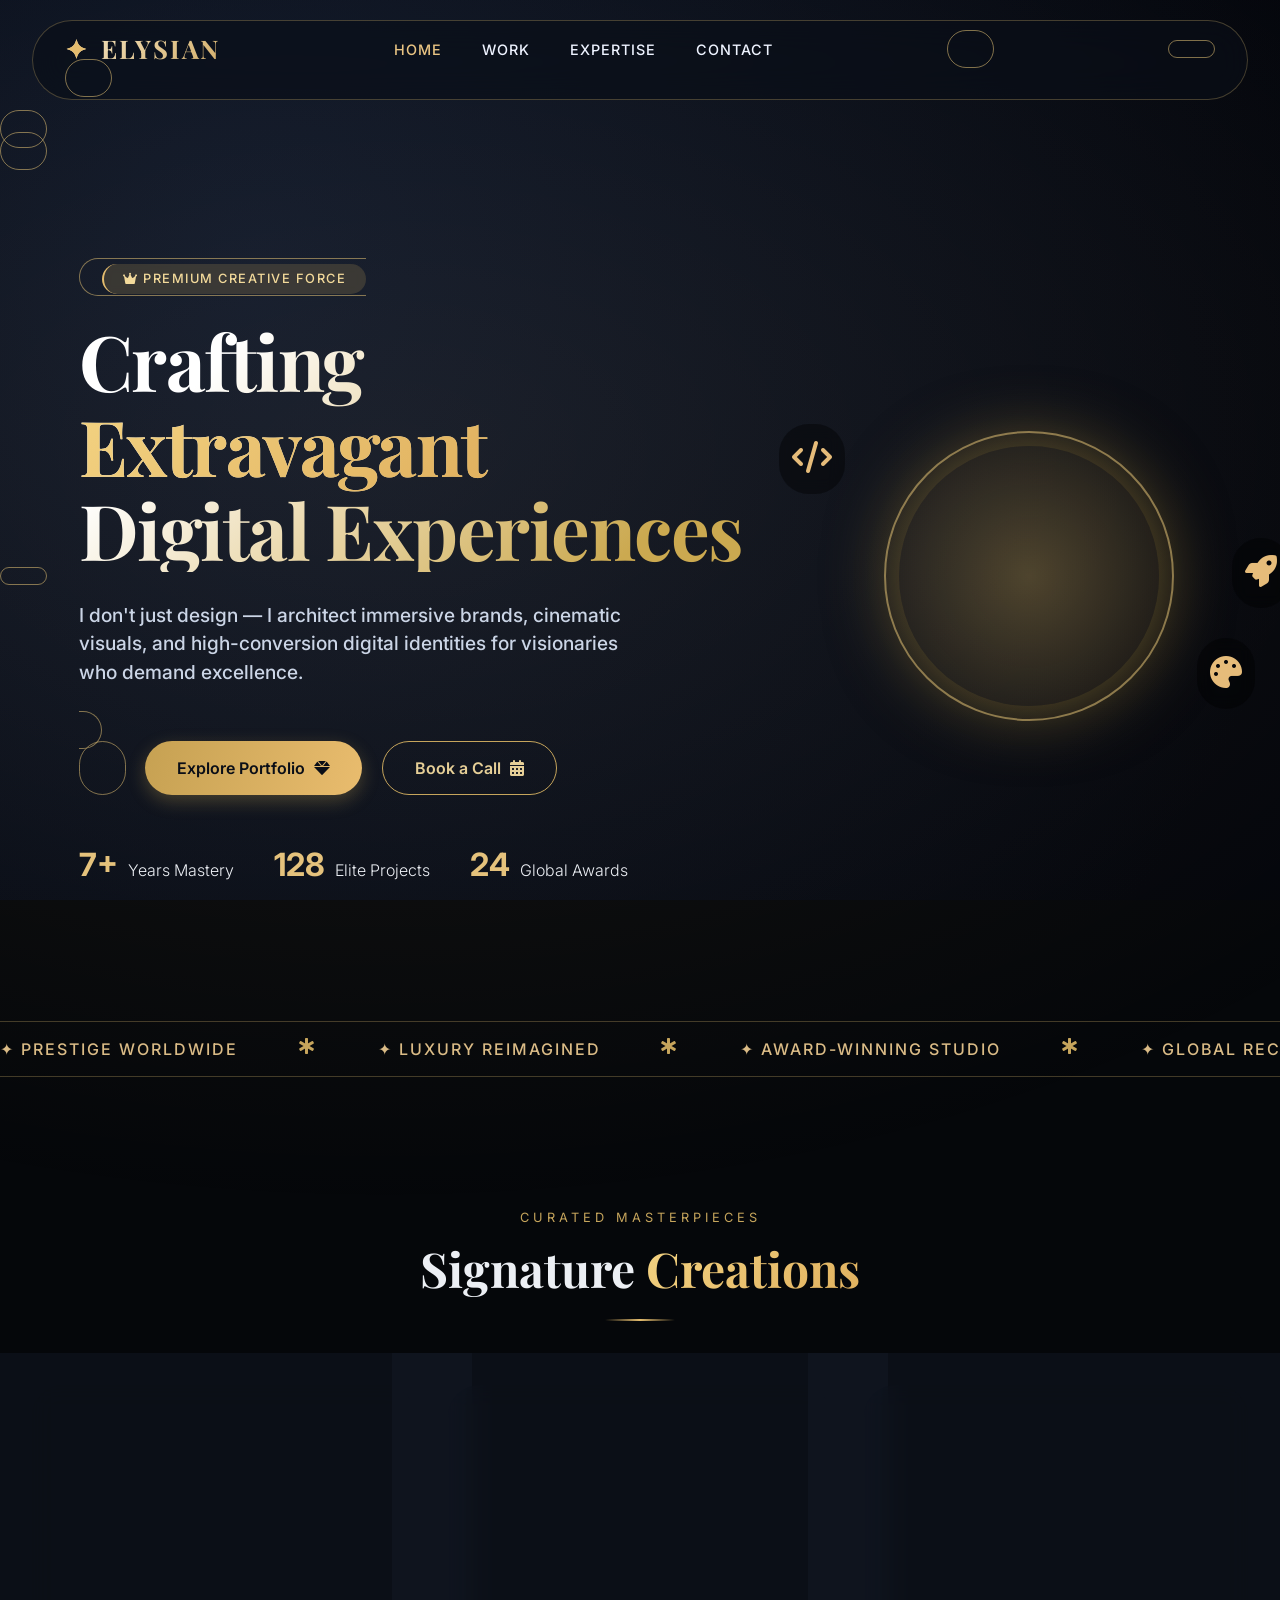
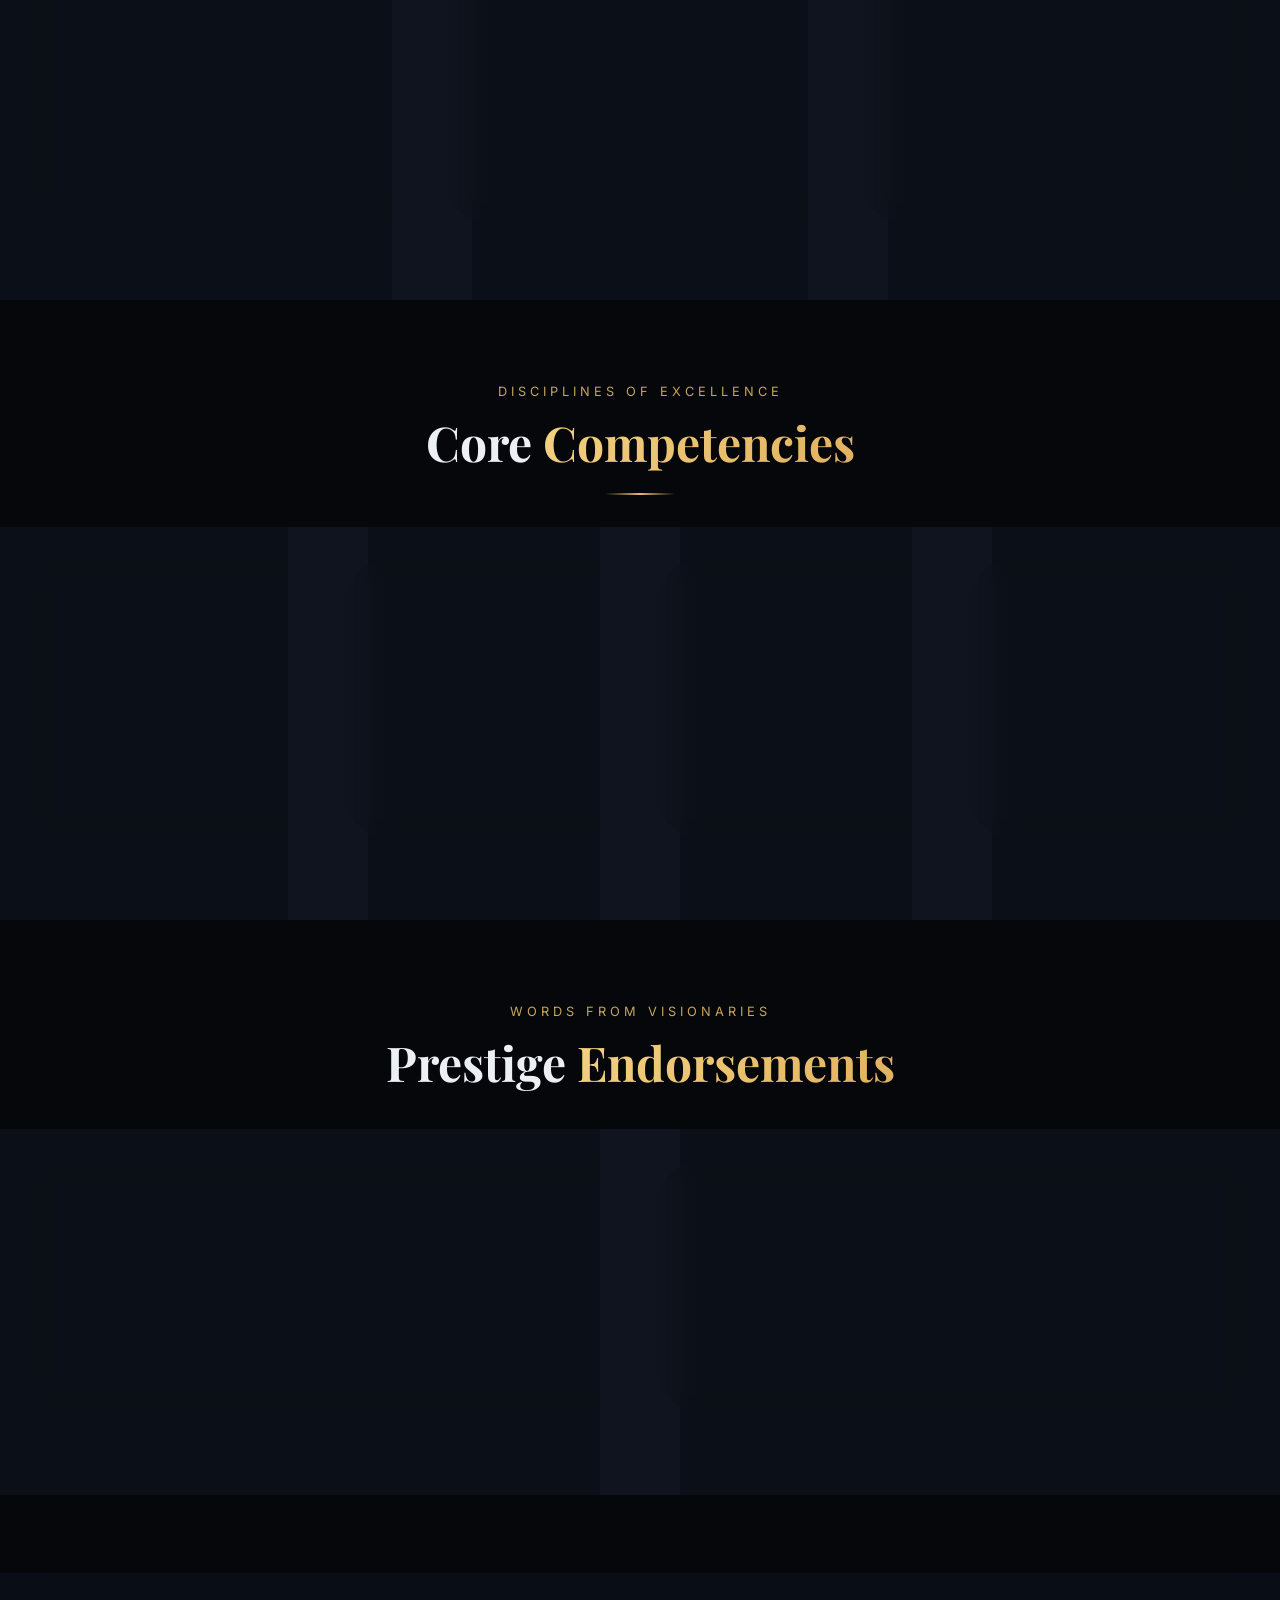
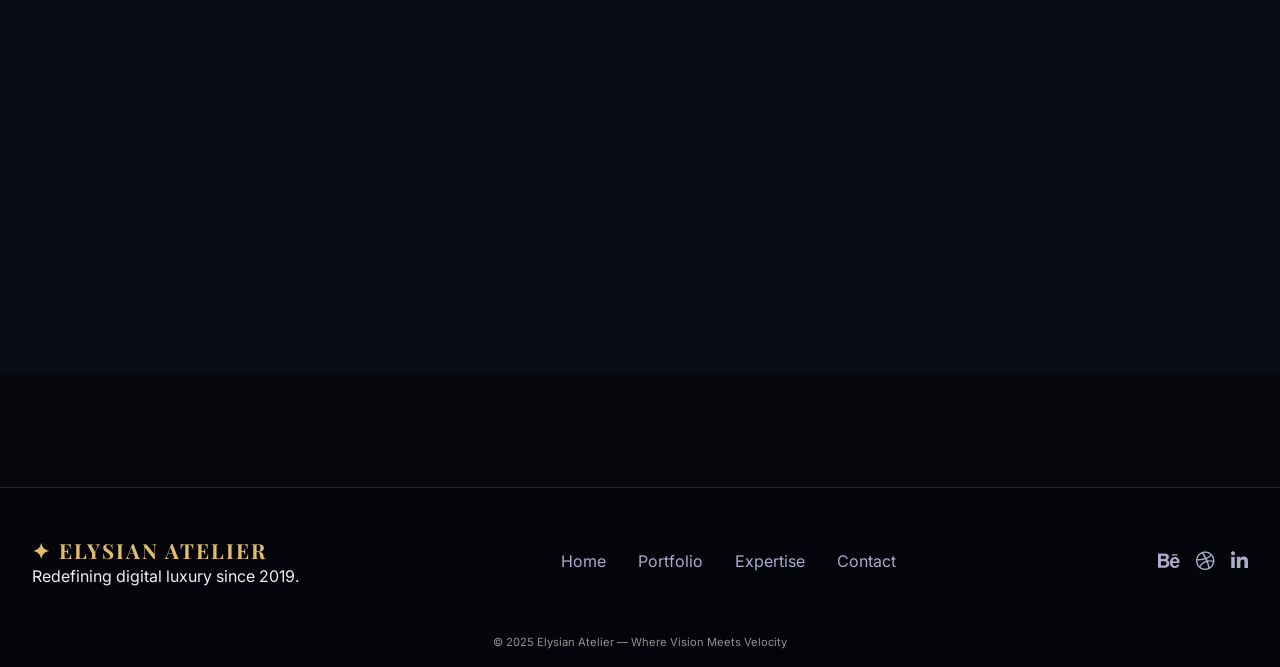
==== commit d5c82cf4: "ad" ====
--- a/index.html
+++ b/index.html
@@ -25,7 +25,7 @@
         <li><a href="contact.html" class="nav-item">CONTACT</a></li>
       </ul>
       <div class="nav-cta">
-        <a href="#contact" class="btn-outline-light">Hire Now <i class="fas fa-arrow-right"></i></a>
+       <a href="contact.html" class="btn-outline-light">
       </div>
     </div>
   </nav>
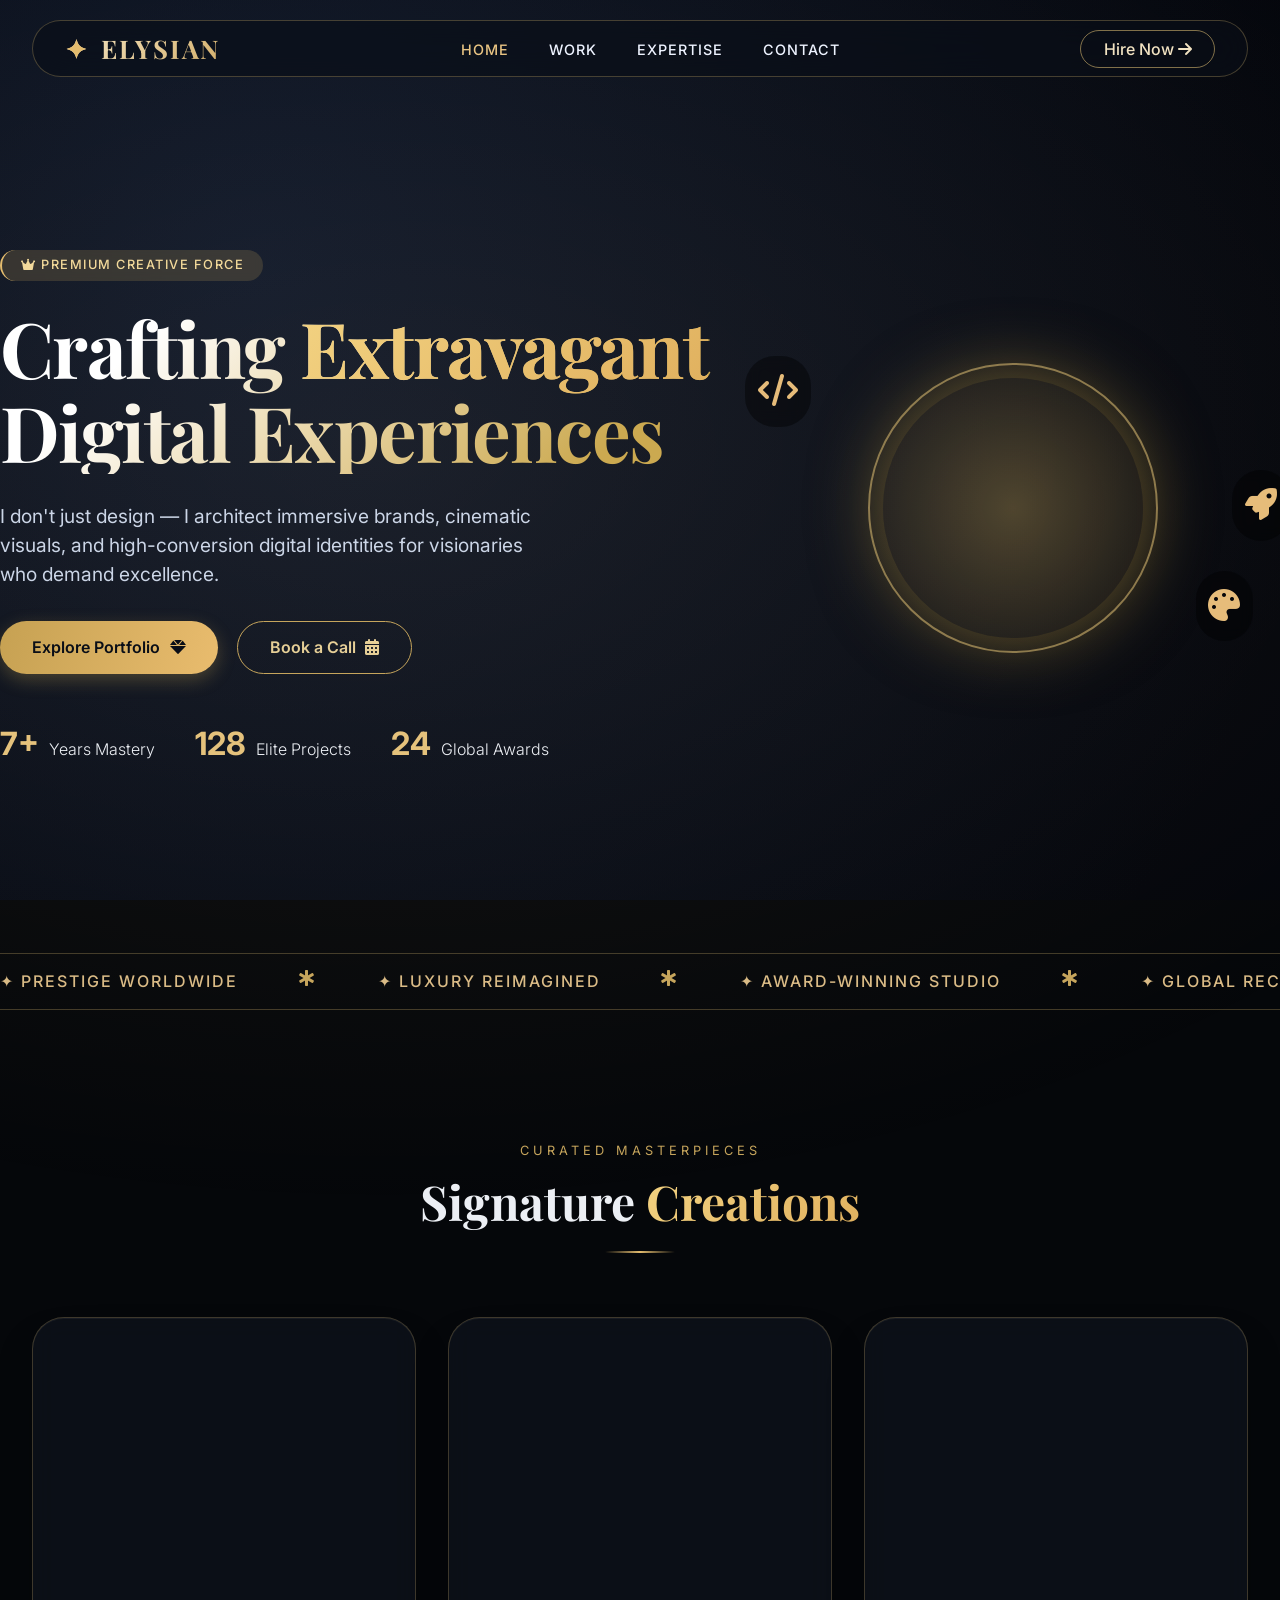
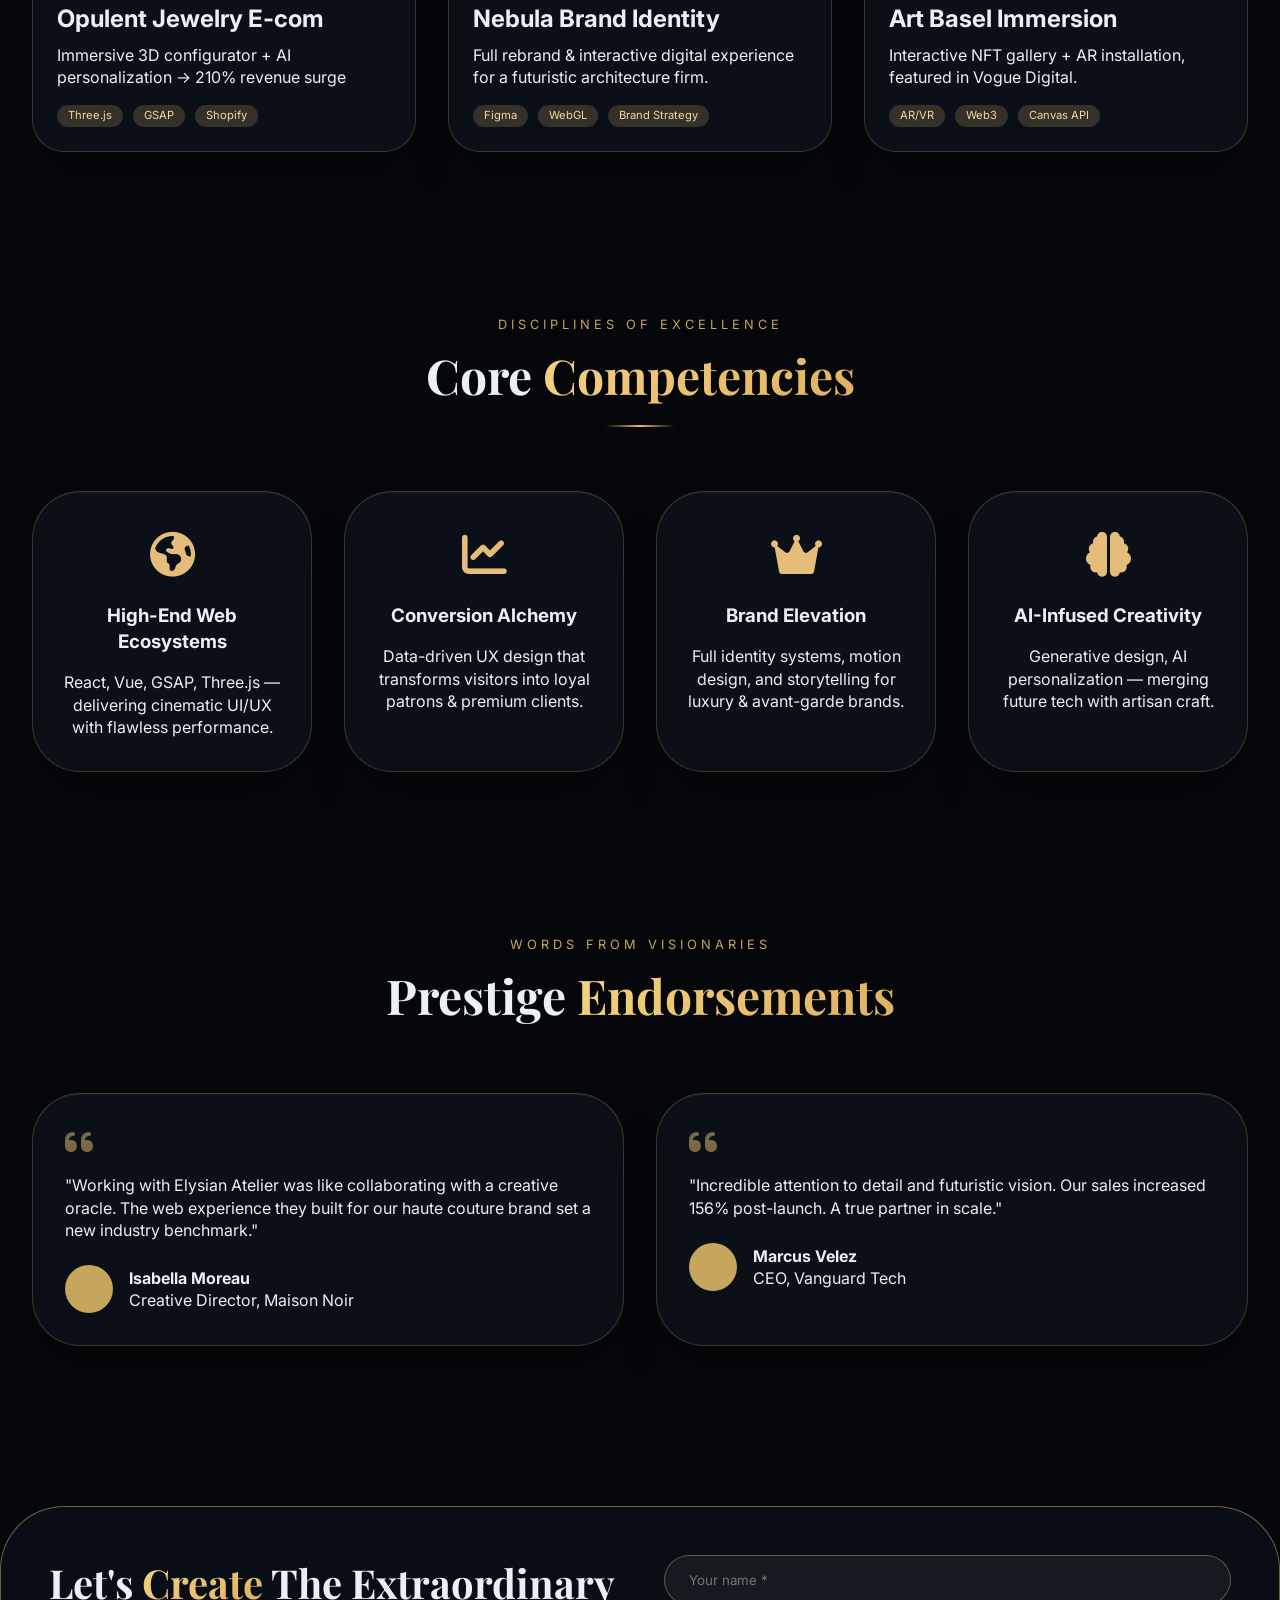
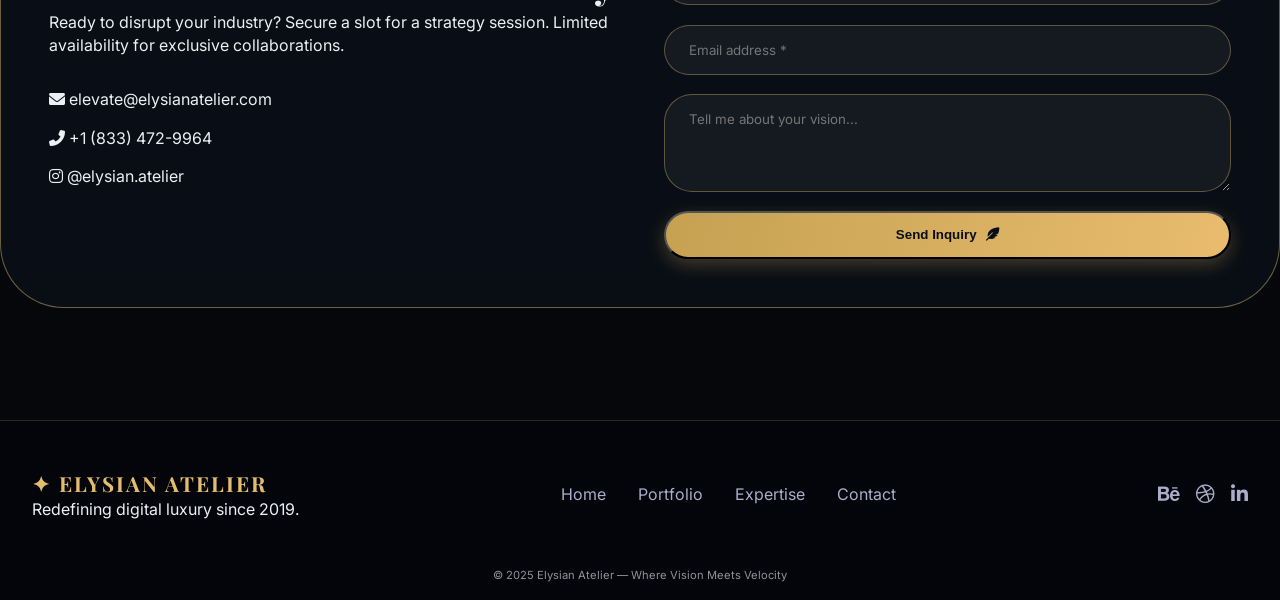
==== commit de633bd2: "add" ====
--- a/index.html
+++ b/index.html
@@ -12,23 +12,23 @@
 <body>
   <div class="bg-aura"></div>
 
-  <!-- Navigation -->
-  <nav class="navbar glass-nav">
-    <div class="nav-container">
-      <div class="logo">
-        <span class="logo-icon">✦</span> ELYSIAN
-      </div>
-      <ul class="nav-links">
-        <li><a href="#home" class="nav-item active">HOME</a></li>
-        <li><a href="#work" class="nav-item">WORK</a></li>
-        <li><a href="#expertise" class="nav-item">EXPERTISE</a></li>
-        <li><a href="contact.html" class="nav-item">CONTACT</a></li>
-      </ul>
-      <div class="nav-cta">
-       <a href="contact.html" class="btn-outline-light">
-      </div>
+<!-- Navigation -->
+<nav class="navbar glass-nav">
+  <div class="nav-container">
+    <div class="logo">
+      <span class="logo-icon">✦</span> ELYSIAN
     </div>
-  </nav>
+    <ul class="nav-links">
+      <li><a href="#home" class="nav-item active">HOME</a></li>
+      <li><a href="#work" class="nav-item">WORK</a></li>
+      <li><a href="#expertise" class="nav-item">EXPERTISE</a></li>
+      <li><a href="contact.html" class="nav-item">CONTACT</a></li>
+    </ul>
+    <div class="nav-cta">
+      <a href="contact.html" class="btn-outline-light">Hire Now <i class="fas fa-arrow-right"></i></a>
+    </div>
+  </div>
+</nav>
 
   <main>
     <!-- Hero Section -->
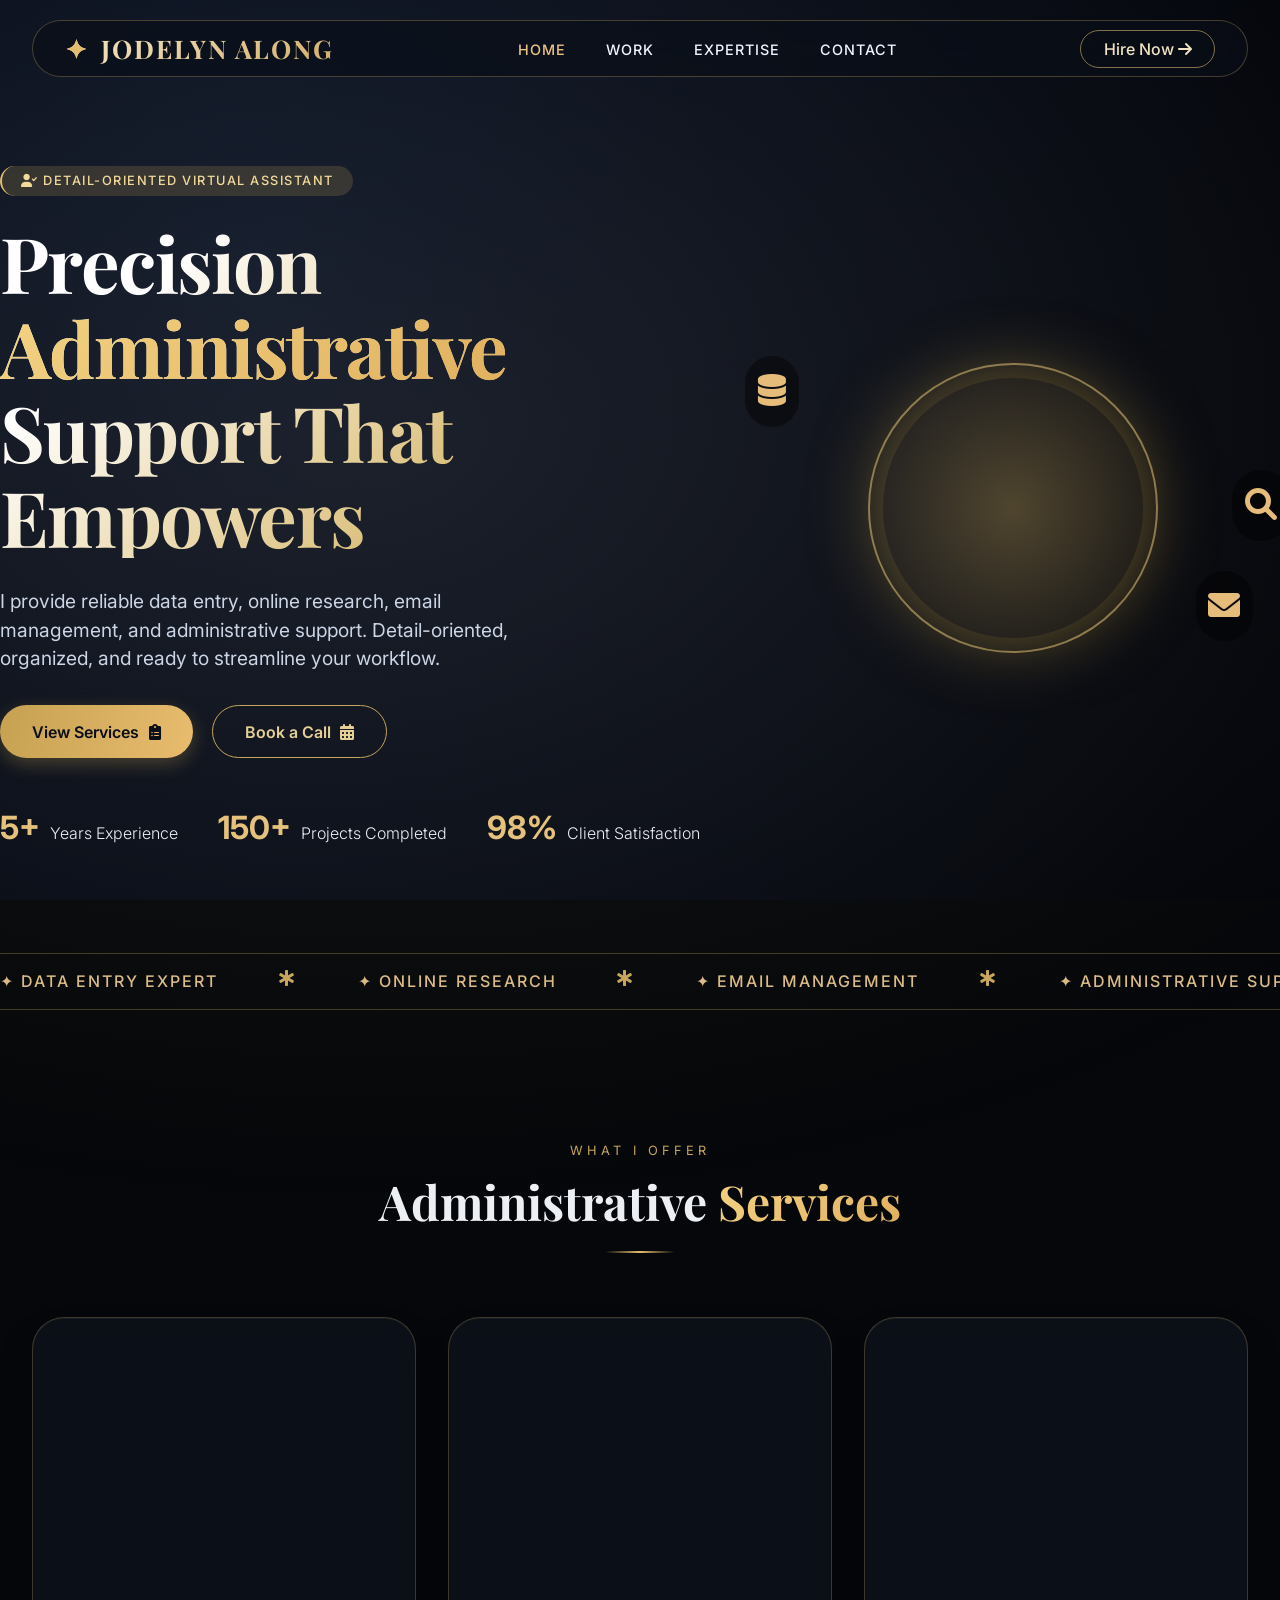
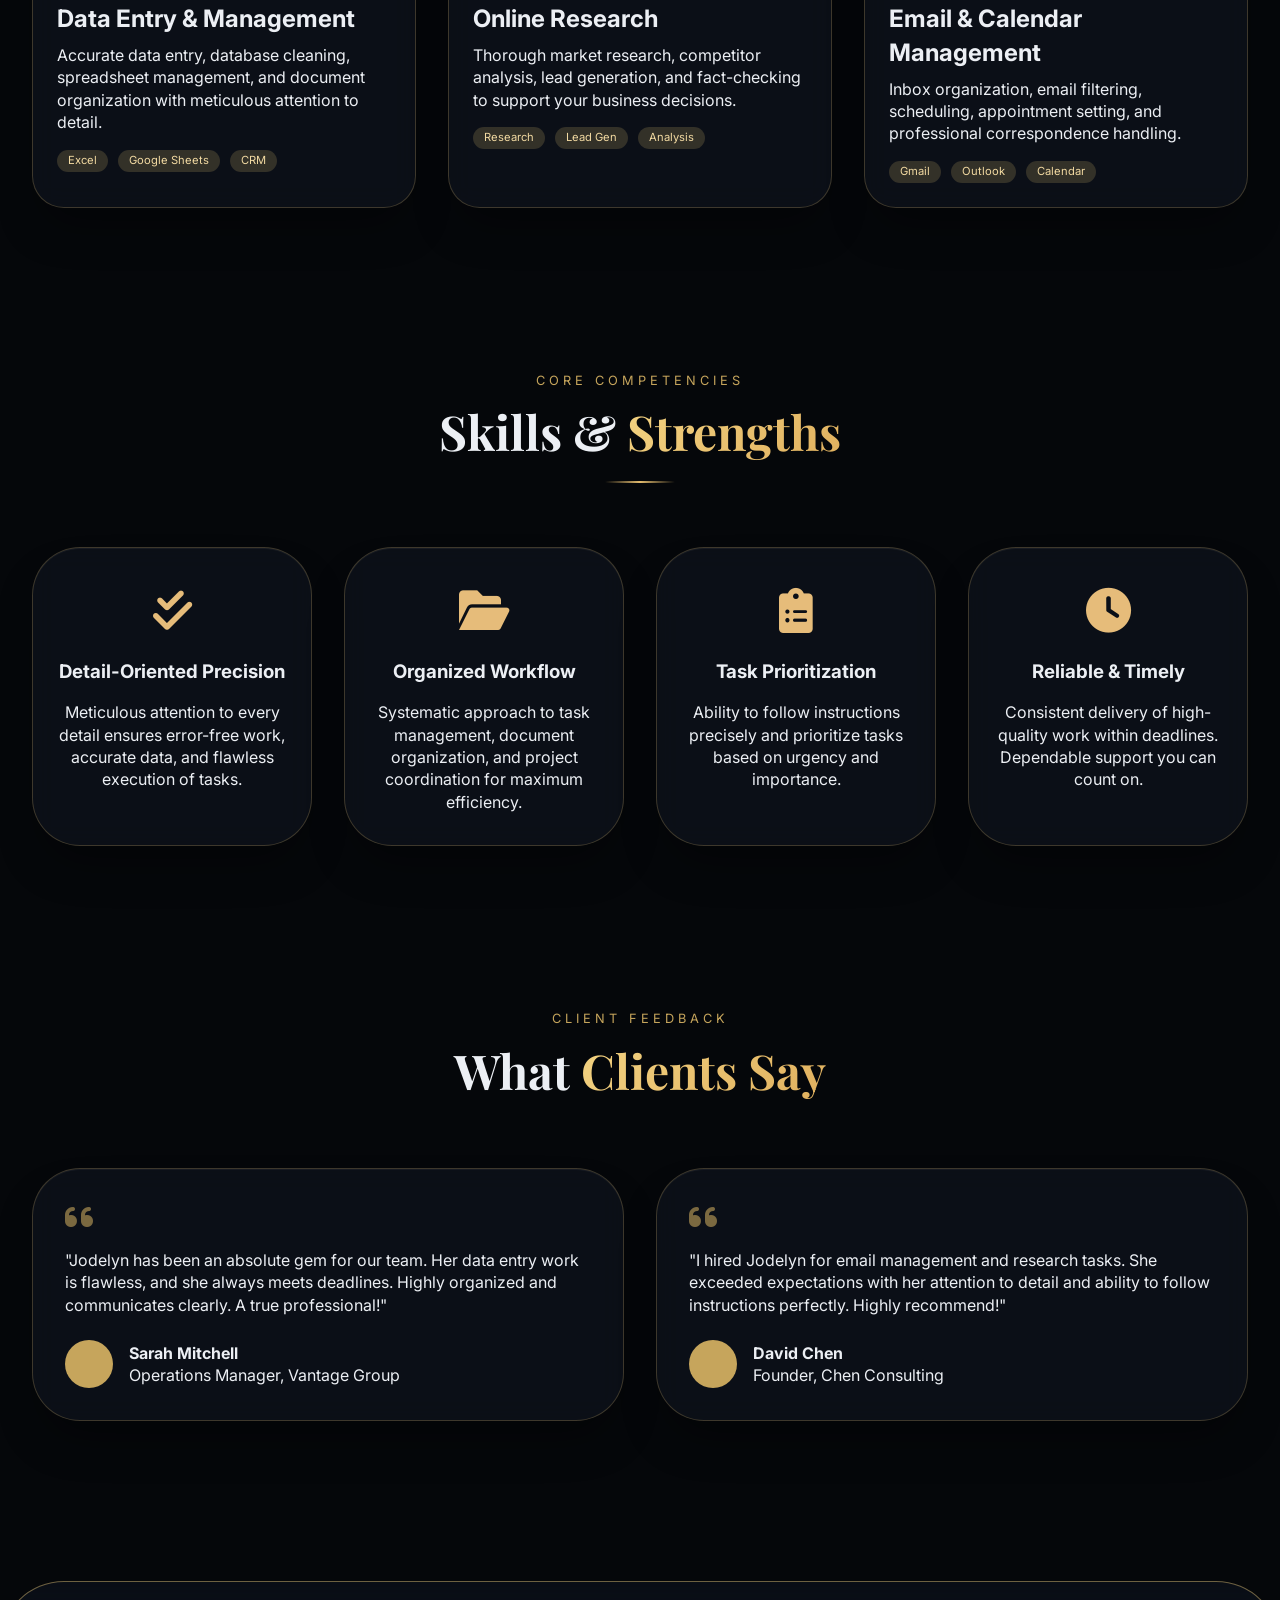
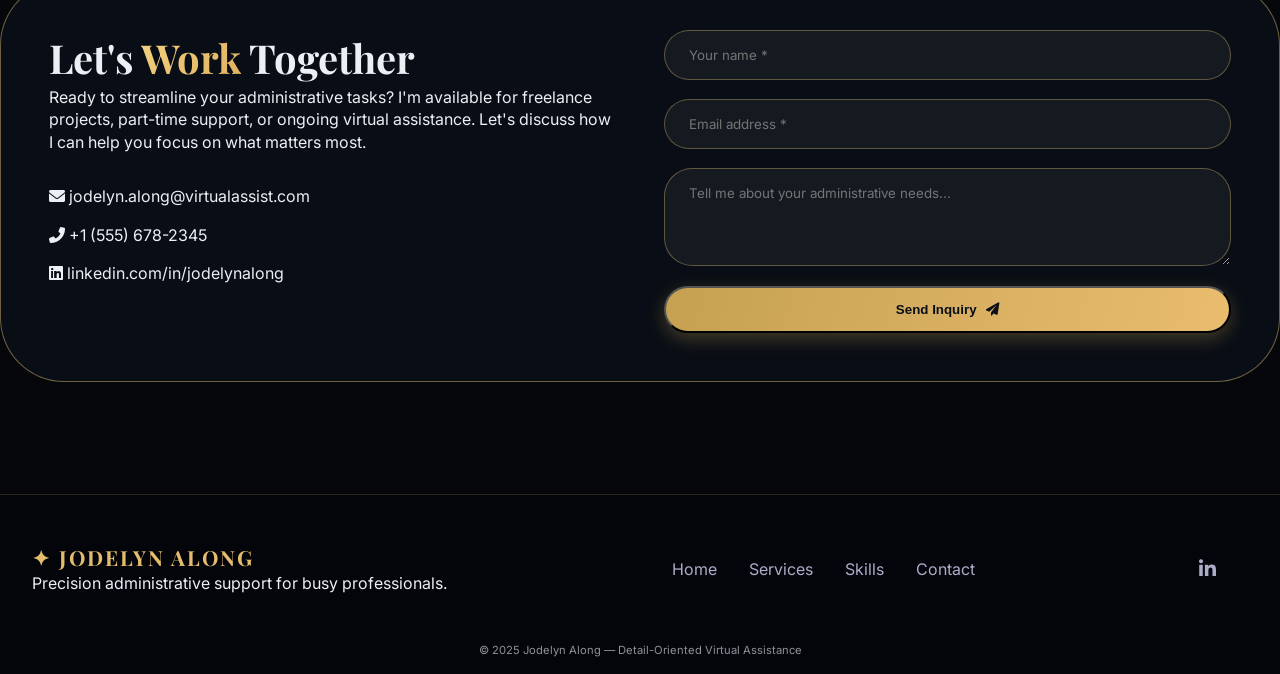
==== commit 0c3e9997: "add" ====
--- a/index.html
+++ b/index.html
@@ -3,7 +3,7 @@
 <head>
   <meta charset="UTF-8">
   <meta name="viewport" content="width=device-width, initial-scale=1.0, viewport-fit=cover">
-  <title>Elysian Atelier | Visionary Portfolio</title>
+  <title>Jodelyn Along | Precision Admin & Virtual Assistance</title>
   <!-- Google Fonts + Font Awesome for luxury icons -->
   <link href="https://fonts.googleapis.com/css2?family=Inter:opsz,wght@14..32,200;14..32,300;14..32,400;14..32,500;14..32,600;14..32,700;14..32,800&family=Playfair+Display:ital,wght@0,400;0,500;0,600;0,700;1,400&display=swap" rel="stylesheet">
   <link rel="stylesheet" href="https://cdnjs.cloudflare.com/ajax/libs/font-awesome/6.0.0-beta3/css/all.min.css">
@@ -12,41 +12,41 @@
 <body>
   <div class="bg-aura"></div>
 
-<!-- Navigation -->
-<nav class="navbar glass-nav">
-  <div class="nav-container">
-    <div class="logo">
-      <span class="logo-icon">✦</span> ELYSIAN
+  <!-- Navigation -->
+  <nav class="navbar glass-nav">
+    <div class="nav-container">
+      <div class="logo">
+        <span class="logo-icon">✦</span> JODELYN ALONG
+      </div>
+      <ul class="nav-links">
+        <li><a href="#home" class="nav-item active">HOME</a></li>
+        <li><a href="#work" class="nav-item">WORK</a></li>
+        <li><a href="#expertise" class="nav-item">EXPERTISE</a></li>
+        <li><a href="contact.html" class="nav-item">CONTACT</a></li>
+      </ul>
+      <div class="nav-cta">
+        <a href="contact.html" class="btn-outline-light">Hire Now <i class="fas fa-arrow-right"></i></a>
+      </div>
     </div>
-    <ul class="nav-links">
-      <li><a href="#home" class="nav-item active">HOME</a></li>
-      <li><a href="#work" class="nav-item">WORK</a></li>
-      <li><a href="#expertise" class="nav-item">EXPERTISE</a></li>
-      <li><a href="contact.html" class="nav-item">CONTACT</a></li>
-    </ul>
-    <div class="nav-cta">
-      <a href="contact.html" class="btn-outline-light">Hire Now <i class="fas fa-arrow-right"></i></a>
-    </div>
-  </div>
-</nav>
+  </nav>
 
   <main>
     <!-- Hero Section -->
     <section id="home" class="hero container">
       <div class="hero-content">
         <div class="badge">
-          <i class="fas fa-crown"></i> PREMIUM CREATIVE FORCE
-        </div>
-        <h1 class="glow-text">Crafting <span class="accent">Extravagant</span><br>Digital Experiences</h1>
-        <p class="hero-desc">I don't just design — I architect immersive brands, cinematic visuals, and high-conversion digital identities for visionaries who demand excellence.</p>
+          <i class="fas fa-user-check"></i> DETAIL-ORIENTED VIRTUAL ASSISTANT
+        </div>
+        <h1 class="glow-text">Precision <span class="accent">Administrative</span><br>Support That Empowers</h1>
+        <p class="hero-desc">I provide reliable data entry, online research, email management, and administrative support. Detail-oriented, organized, and ready to streamline your workflow.</p>
         <div class="hero-buttons">
-          <a href="#work" class="btn-primary">Explore Portfolio <i class="fas fa-gem"></i></a>
+          <a href="#work" class="btn-primary">View Services <i class="fas fa-clipboard-list"></i></a>
           <a href="#contact" class="btn-secondary">Book a Call <i class="fas fa-calendar-alt"></i></a>
         </div>
         <div class="stats-row">
-          <div class="stat"><span class="stat-number">7+</span> <span>Years Mastery</span></div>
-          <div class="stat"><span class="stat-number">128</span> <span>Elite Projects</span></div>
-          <div class="stat"><span class="stat-number">24</span> <span>Global Awards</span></div>
+          <div class="stat"><span class="stat-number">5+</span> <span>Years Experience</span></div>
+          <div class="stat"><span class="stat-number">150+</span> <span>Projects Completed</span></div>
+          <div class="stat"><span class="stat-number">98%</span> <span>Client Satisfaction</span></div>
         </div>
       </div>
       <div class="hero-visual">
@@ -54,32 +54,33 @@
           <div class="orb-core"></div>
           <div class="orb-ring"></div>
         </div>
-        <div class="floating-icon icon-1"><i class="fas fa-code"></i></div>
-        <div class="floating-icon icon-2"><i class="fas fa-palette"></i></div>
-        <div class="floating-icon icon-3"><i class="fas fa-rocket"></i></div>
-      </div>
-    </section>
-
-    <!-- Marquee - luxury brands -->
+        <div class="floating-icon icon-1"><i class="fas fa-database"></i></div>
+        <div class="floating-icon icon-2"><i class="fas fa-envelope"></i></div>
+        <div class="floating-icon icon-3"><i class="fas fa-search"></i></div>
+      </div>
+    </section>
+
+    <!-- Marquee - Skills & Expertise -->
     <div class="marquee-section">
       <div class="marquee">
         <div class="marquee-track">
-          <span>✦ PRESTIGE WORLDWIDE</span> <i class="fas fa-star-of-life"></i>
-          <span>✦ LUXURY REIMAGINED</span> <i class="fas fa-star-of-life"></i>
-          <span>✦ AWARD-WINNING STUDIO</span> <i class="fas fa-star-of-life"></i>
-          <span>✦ GLOBAL RECOGNITION</span> <i class="fas fa-star-of-life"></i>
-          <span>✦ PRESTIGE WORLDWIDE</span> <i class="fas fa-star-of-life"></i>
-          <span>✦ LUXURY REIMAGINED</span> <i class="fas fa-star-of-life"></i>
+          <span>✦ DATA ENTRY EXPERT</span> <i class="fas fa-star-of-life"></i>
+          <span>✦ ONLINE RESEARCH</span> <i class="fas fa-star-of-life"></i>
+          <span>✦ EMAIL MANAGEMENT</span> <i class="fas fa-star-of-life"></i>
+          <span>✦ ADMINISTRATIVE SUPPORT</span> <i class="fas fa-star-of-life"></i>
+          <span>✦ DETAIL-ORIENTED</span> <i class="fas fa-star-of-life"></i>
+          <span>✦ ORGANIZED & RELIABLE</span> <i class="fas fa-star-of-life"></i>
+          <span>✦ DATA ENTRY EXPERT</span> <i class="fas fa-star-of-life"></i>
         </div>
       </div>
     </div>
 
-    <!-- Work Showcase Section -->
+    <!-- Services / Offerings Section (modified from Work Showcase) -->
     <section id="work" class="work-section">
       <div class="container">
         <div class="section-header">
-          <span class="section-subtitle">CURATED MASTERPIECES</span>
-          <h2>Signature <span class="accent">Creations</span></h2>
+          <span class="section-subtitle">WHAT I OFFER</span>
+          <h2>Administrative <span class="accent">Services</span></h2>
           <div class="section-line"></div>
         </div>
         <div class="work-grid">
@@ -87,14 +88,14 @@
             <div class="work-img-overlay">
               <div class="work-img place-1"></div>
               <div class="work-overlay-content">
-                <i class="fas fa-search-plus"></i>
+                <i class="fas fa-table"></i>
               </div>
             </div>
             <div class="work-info">
-              <h3>Opulent Jewelry E‑com</h3>
-              <p>Immersive 3D configurator + AI personalization → 210% revenue surge</p>
+              <h3>Data Entry & Management</h3>
+              <p>Accurate data entry, database cleaning, spreadsheet management, and document organization with meticulous attention to detail.</p>
               <div class="tech-tags">
-                <span>Three.js</span><span>GSAP</span><span>Shopify</span>
+                <span>Excel</span><span>Google Sheets</span><span>CRM</span>
               </div>
             </div>
           </div>
@@ -102,14 +103,14 @@
             <div class="work-img-overlay">
               <div class="work-img place-2"></div>
               <div class="work-overlay-content">
-                <i class="fas fa-search-plus"></i>
+                <i class="fas fa-search"></i>
               </div>
             </div>
             <div class="work-info">
-              <h3>Nebula Brand Identity</h3>
-              <p>Full rebrand & interactive digital experience for a futuristic architecture firm.</p>
+              <h3>Online Research</h3>
+              <p>Thorough market research, competitor analysis, lead generation, and fact-checking to support your business decisions.</p>
               <div class="tech-tags">
-                <span>Figma</span><span>WebGL</span><span>Brand Strategy</span>
+                <span>Research</span><span>Lead Gen</span><span>Analysis</span>
               </div>
             </div>
           </div>
@@ -117,49 +118,49 @@
             <div class="work-img-overlay">
               <div class="work-img place-3"></div>
               <div class="work-overlay-content">
-                <i class="fas fa-search-plus"></i>
+                <i class="fas fa-inbox"></i>
               </div>
             </div>
             <div class="work-info">
-              <h3>Art Basel Immersion</h3>
-              <p>Interactive NFT gallery + AR installation, featured in Vogue Digital.</p>
+              <h3>Email & Calendar Management</h3>
+              <p>Inbox organization, email filtering, scheduling, appointment setting, and professional correspondence handling.</p>
               <div class="tech-tags">
-                <span>AR/VR</span><span>Web3</span><span>Canvas API</span>
-              </div>
-            </div>
-          </div>
-        </div>
-      </div>
-    </section>
-
-    <!-- Expertise Section -->
+                <span>Gmail</span><span>Outlook</span><span>Calendar</span>
+              </div>
+            </div>
+          </div>
+        </div>
+      </div>
+    </section>
+
+    <!-- Expertise Section - Core Competencies -->
     <section id="expertise" class="expertise-section">
       <div class="container">
         <div class="section-header">
-          <span class="section-subtitle">DISCIPLINES OF EXCELLENCE</span>
-          <h2>Core <span class="accent">Competencies</span></h2>
+          <span class="section-subtitle">CORE COMPETENCIES</span>
+          <h2>Skills & <span class="accent">Strengths</span></h2>
           <div class="section-line"></div>
         </div>
         <div class="expertise-grid">
           <div class="expert-card glass-card">
-            <div class="expert-icon"><i class="fas fa-globe-americas"></i></div>
-            <h3>High-End Web Ecosystems</h3>
-            <p>React, Vue, GSAP, Three.js — delivering cinematic UI/UX with flawless performance.</p>
-          </div>
-          <div class="expert-card glass-card">
-            <div class="expert-icon"><i class="fas fa-chart-line"></i></div>
-            <h3>Conversion Alchemy</h3>
-            <p>Data-driven UX design that transforms visitors into loyal patrons & premium clients.</p>
-          </div>
-          <div class="expert-card glass-card">
-            <div class="expert-icon"><i class="fas fa-crown"></i></div>
-            <h3>Brand Elevation</h3>
-            <p>Full identity systems, motion design, and storytelling for luxury & avant-garde brands.</p>
-          </div>
-          <div class="expert-card glass-card">
-            <div class="expert-icon"><i class="fas fa-brain"></i></div>
-            <h3>AI-Infused Creativity</h3>
-            <p>Generative design, AI personalization — merging future tech with artisan craft.</p>
+            <div class="expert-icon"><i class="fas fa-check-double"></i></div>
+            <h3>Detail-Oriented Precision</h3>
+            <p>Meticulous attention to every detail ensures error-free work, accurate data, and flawless execution of tasks.</p>
+          </div>
+          <div class="expert-card glass-card">
+            <div class="expert-icon"><i class="fas fa-folder-open"></i></div>
+            <h3>Organized Workflow</h3>
+            <p>Systematic approach to task management, document organization, and project coordination for maximum efficiency.</p>
+          </div>
+          <div class="expert-card glass-card">
+            <div class="expert-icon"><i class="fas fa-clipboard-list"></i></div>
+            <h3>Task Prioritization</h3>
+            <p>Ability to follow instructions precisely and prioritize tasks based on urgency and importance.</p>
+          </div>
+          <div class="expert-card glass-card">
+            <div class="expert-icon"><i class="fas fa-clock"></i></div>
+            <h3>Reliable & Timely</h3>
+            <p>Consistent delivery of high-quality work within deadlines. Dependable support you can count on.</p>
           </div>
         </div>
       </div>
@@ -169,48 +170,48 @@
     <section class="testimonials">
       <div class="container">
         <div class="section-header">
-          <span class="section-subtitle">WORDS FROM VISIONARIES</span>
-          <h2>Prestige <span class="accent">Endorsements</span></h2>
+          <span class="section-subtitle">CLIENT FEEDBACK</span>
+          <h2>What <span class="accent">Clients Say</span></h2>
         </div>
         <div class="testimonial-grid">
           <div class="testimonial-card glass-card">
             <i class="fas fa-quote-left quote-icon"></i>
-            <p>"Working with Elysian Atelier was like collaborating with a creative oracle. The web experience they built for our haute couture brand set a new industry benchmark."</p>
+            <p>"Jodelyn has been an absolute gem for our team. Her data entry work is flawless, and she always meets deadlines. Highly organized and communicates clearly. A true professional!"</p>
             <div class="client">
               <div class="client-avatar"></div>
-              <div><strong>Isabella Moreau</strong><br>Creative Director, Maison Noir</div>
+              <div><strong>Sarah Mitchell</strong><br>Operations Manager, Vantage Group</div>
             </div>
           </div>
           <div class="testimonial-card glass-card">
             <i class="fas fa-quote-left quote-icon"></i>
-            <p>"Incredible attention to detail and futuristic vision. Our sales increased 156% post-launch. A true partner in scale."</p>
+            <p>"I hired Jodelyn for email management and research tasks. She exceeded expectations with her attention to detail and ability to follow instructions perfectly. Highly recommend!"</p>
             <div class="client">
               <div class="client-avatar alt-avatar"></div>
-              <div><strong>Marcus Velez</strong><br>CEO, Vanguard Tech</div>
-            </div>
-          </div>
-        </div>
-      </div>
-    </section>
-
-    <!-- Contact / CTA Extravagant -->
+              <div><strong>David Chen</strong><br>Founder, Chen Consulting</div>
+            </div>
+          </div>
+        </div>
+      </div>
+    </section>
+
+    <!-- Contact / CTA -->
     <section id="contact" class="contact-section">
       <div class="container contact-container glass-card-cta">
         <div class="contact-left">
-          <h2>Let's <span class="accent">Create</span> The Extraordinary</h2>
-          <p>Ready to disrupt your industry? Secure a slot for a strategy session. Limited availability for exclusive collaborations.</p>
+          <h2>Let's <span class="accent">Work</span> Together</h2>
+          <p>Ready to streamline your administrative tasks? I'm available for freelance projects, part-time support, or ongoing virtual assistance. Let's discuss how I can help you focus on what matters most.</p>
           <div class="contact-details">
-            <div><i class="fas fa-envelope"></i> elevate@elysianatelier.com</div>
-            <div><i class="fas fa-phone-alt"></i> +1 (833) 472-9964</div>
-            <div><i class="fab fa-instagram"></i> @elysian.atelier</div>
+            <div><i class="fas fa-envelope"></i> jodelyn.along@virtualassist.com</div>
+            <div><i class="fas fa-phone-alt"></i> +1 (555) 678-2345</div>
+            <div><i class="fab fa-linkedin"></i> linkedin.com/in/jodelynalong</div>
           </div>
         </div>
         <div class="contact-right">
-          <form class="extravagant-form">
+          <form class="extravagant-form" id="contactForm">
             <input type="text" placeholder="Your name *" required>
             <input type="email" placeholder="Email address *" required>
-            <textarea rows="4" placeholder="Tell me about your vision..."></textarea>
-            <button type="submit" class="btn-primary full-btn">Send Inquiry <i class="fas fa-feather-alt"></i></button>
+            <textarea rows="4" placeholder="Tell me about your administrative needs..."></textarea>
+            <button type="submit" class="btn-primary full-btn">Send Inquiry <i class="fas fa-paper-plane"></i></button>
           </form>
         </div>
       </div>
@@ -220,23 +221,32 @@
     <footer class="footer">
       <div class="container footer-content">
         <div class="footer-brand">
-          <div class="logo-footer">✦ ELYSIAN ATELIER</div>
-          <p>Redefining digital luxury since 2019.</p>
+          <div class="logo-footer">✦ JODELYN ALONG</div>
+          <p>Precision administrative support for busy professionals.</p>
         </div>
         <div class="footer-links">
           <a href="#home">Home</a>
-          <a href="#work">Portfolio</a>
-          <a href="#expertise">Expertise</a>
+          <a href="#work">Services</a>
+          <a href="#expertise">Skills</a>
           <a href="#contact">Contact</a>
         </div>
         <div class="footer-social">
-          <a href="#"><i class="fab fa-behance"></i></a>
-          <a href="#"><i class="fab fa-dribbble"></i></a>
           <a href="#"><i class="fab fa-linkedin-in"></i></a>
-        </div>
-      </div>
-      <div class="copyright">© 2025 Elysian Atelier — Where Vision Meets Velocity</div>
+          <a href="#"><i class="fab fa-upwork"></i></a>
+          <a href="#"><i class="fab fa-fiverr"></i></a>
+        </div>
+      </div>
+      <div class="copyright">© 2025 Jodelyn Along — Detail-Oriented Virtual Assistance</div>
     </footer>
   </main>
+
+  <script>
+    // Simple form submission alert
+    document.getElementById('contactForm')?.addEventListener('submit', function(e) {
+      e.preventDefault();
+      alert('Thank you for reaching out! I will respond within 24 hours.');
+      this.reset();
+    });
+  </script>
 </body>
 </html>
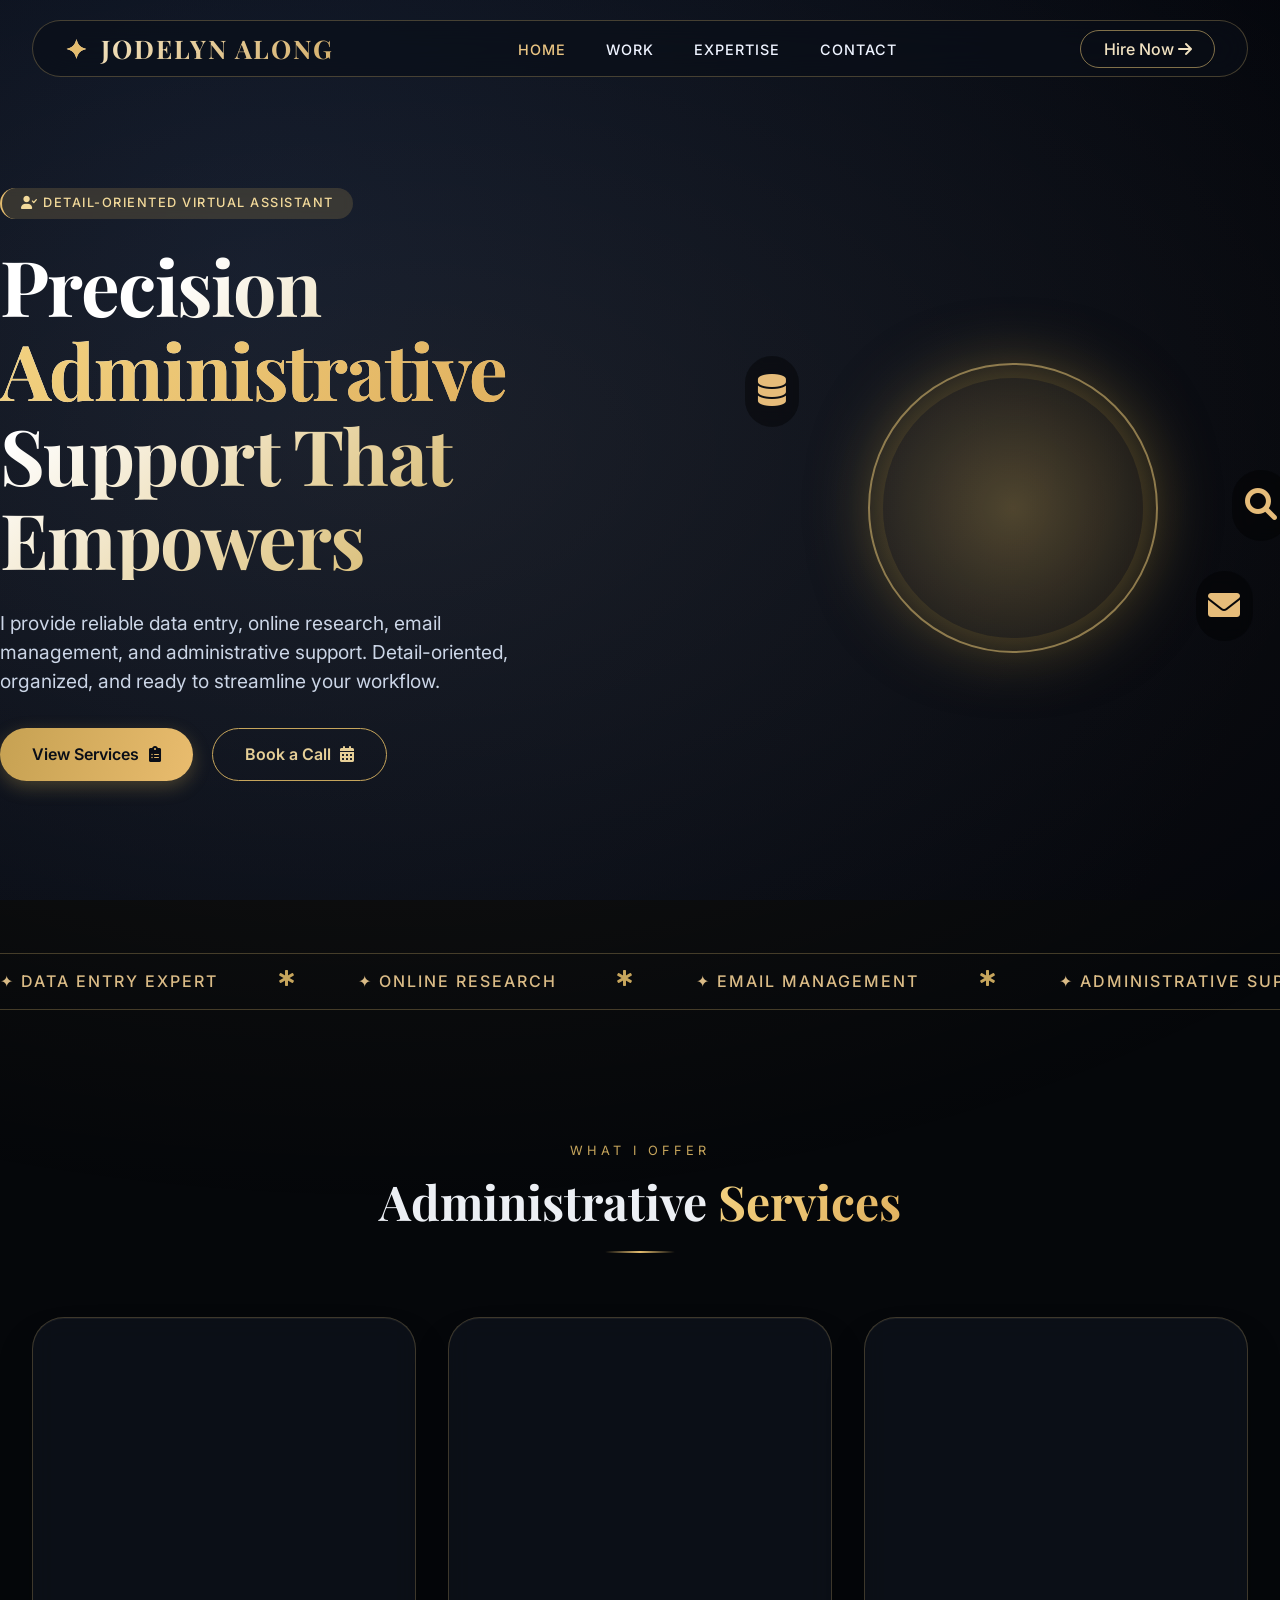
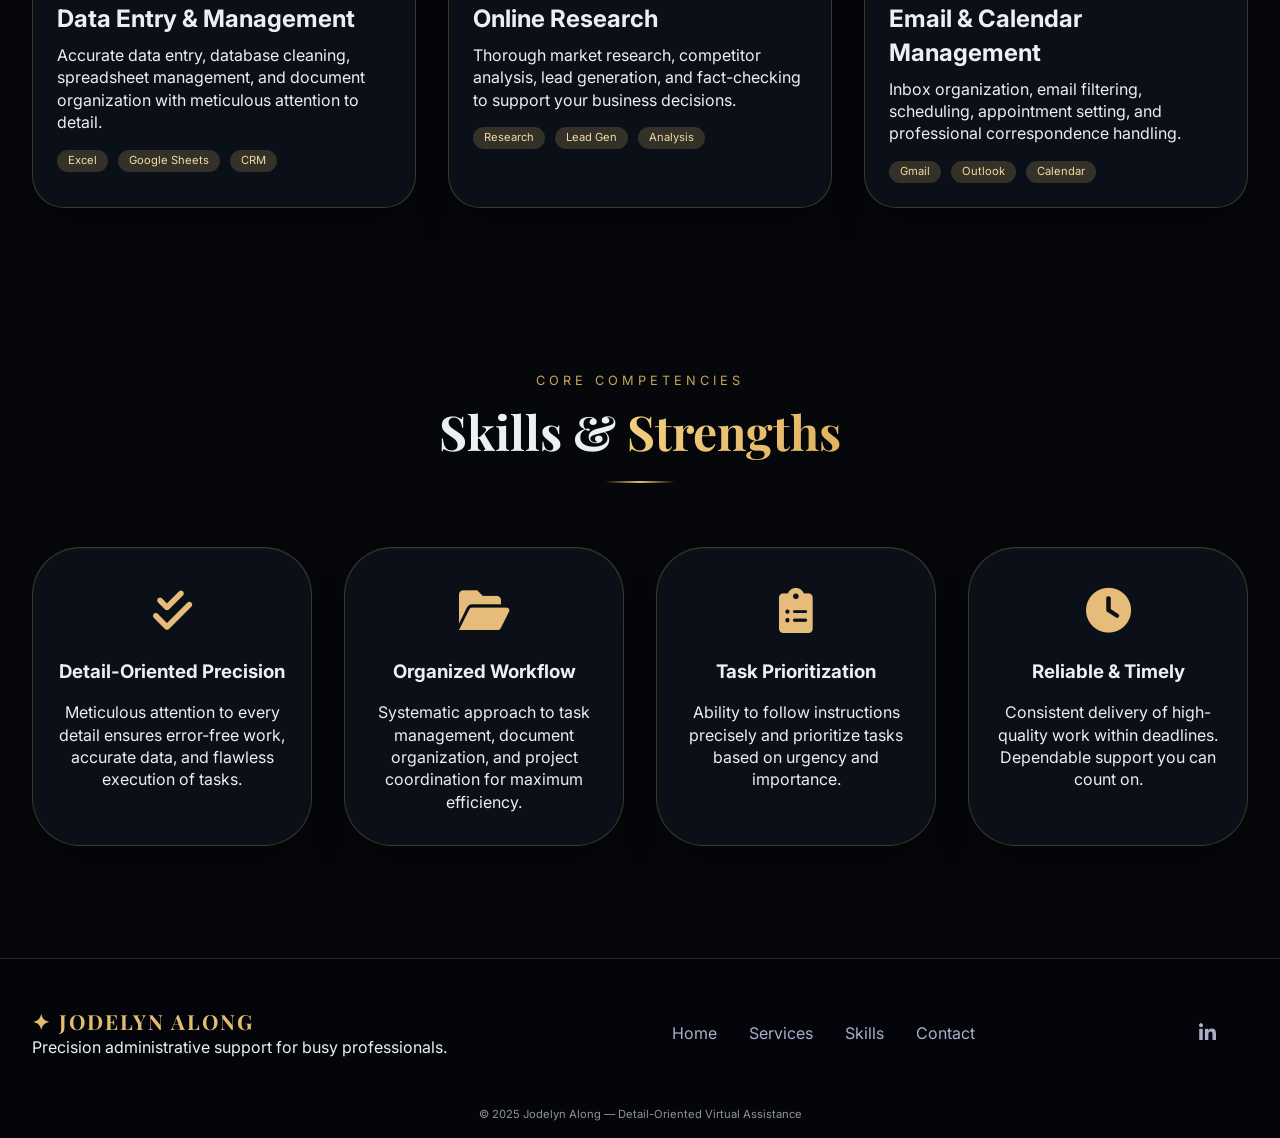
==== commit c18af543: "Update index.html" ====
--- a/index.html
+++ b/index.html
@@ -42,11 +42,6 @@
         <div class="hero-buttons">
           <a href="#work" class="btn-primary">View Services <i class="fas fa-clipboard-list"></i></a>
           <a href="#contact" class="btn-secondary">Book a Call <i class="fas fa-calendar-alt"></i></a>
-        </div>
-        <div class="stats-row">
-          <div class="stat"><span class="stat-number">5+</span> <span>Years Experience</span></div>
-          <div class="stat"><span class="stat-number">150+</span> <span>Projects Completed</span></div>
-          <div class="stat"><span class="stat-number">98%</span> <span>Client Satisfaction</span></div>
         </div>
       </div>
       <div class="hero-visual">
@@ -166,56 +161,7 @@
       </div>
     </section>
 
-    <!-- Testimonials -->
-    <section class="testimonials">
-      <div class="container">
-        <div class="section-header">
-          <span class="section-subtitle">CLIENT FEEDBACK</span>
-          <h2>What <span class="accent">Clients Say</span></h2>
-        </div>
-        <div class="testimonial-grid">
-          <div class="testimonial-card glass-card">
-            <i class="fas fa-quote-left quote-icon"></i>
-            <p>"Jodelyn has been an absolute gem for our team. Her data entry work is flawless, and she always meets deadlines. Highly organized and communicates clearly. A true professional!"</p>
-            <div class="client">
-              <div class="client-avatar"></div>
-              <div><strong>Sarah Mitchell</strong><br>Operations Manager, Vantage Group</div>
-            </div>
-          </div>
-          <div class="testimonial-card glass-card">
-            <i class="fas fa-quote-left quote-icon"></i>
-            <p>"I hired Jodelyn for email management and research tasks. She exceeded expectations with her attention to detail and ability to follow instructions perfectly. Highly recommend!"</p>
-            <div class="client">
-              <div class="client-avatar alt-avatar"></div>
-              <div><strong>David Chen</strong><br>Founder, Chen Consulting</div>
-            </div>
-          </div>
-        </div>
-      </div>
-    </section>
-
-    <!-- Contact / CTA -->
-    <section id="contact" class="contact-section">
-      <div class="container contact-container glass-card-cta">
-        <div class="contact-left">
-          <h2>Let's <span class="accent">Work</span> Together</h2>
-          <p>Ready to streamline your administrative tasks? I'm available for freelance projects, part-time support, or ongoing virtual assistance. Let's discuss how I can help you focus on what matters most.</p>
-          <div class="contact-details">
-            <div><i class="fas fa-envelope"></i> jodelyn.along@virtualassist.com</div>
-            <div><i class="fas fa-phone-alt"></i> +1 (555) 678-2345</div>
-            <div><i class="fab fa-linkedin"></i> linkedin.com/in/jodelynalong</div>
-          </div>
-        </div>
-        <div class="contact-right">
-          <form class="extravagant-form" id="contactForm">
-            <input type="text" placeholder="Your name *" required>
-            <input type="email" placeholder="Email address *" required>
-            <textarea rows="4" placeholder="Tell me about your administrative needs..."></textarea>
-            <button type="submit" class="btn-primary full-btn">Send Inquiry <i class="fas fa-paper-plane"></i></button>
-          </form>
-        </div>
-      </div>
-    </section>
+  
 
     <!-- Footer -->
     <footer class="footer">
@@ -249,4 +195,4 @@
     });
   </script>
 </body>
-</html>+</html>
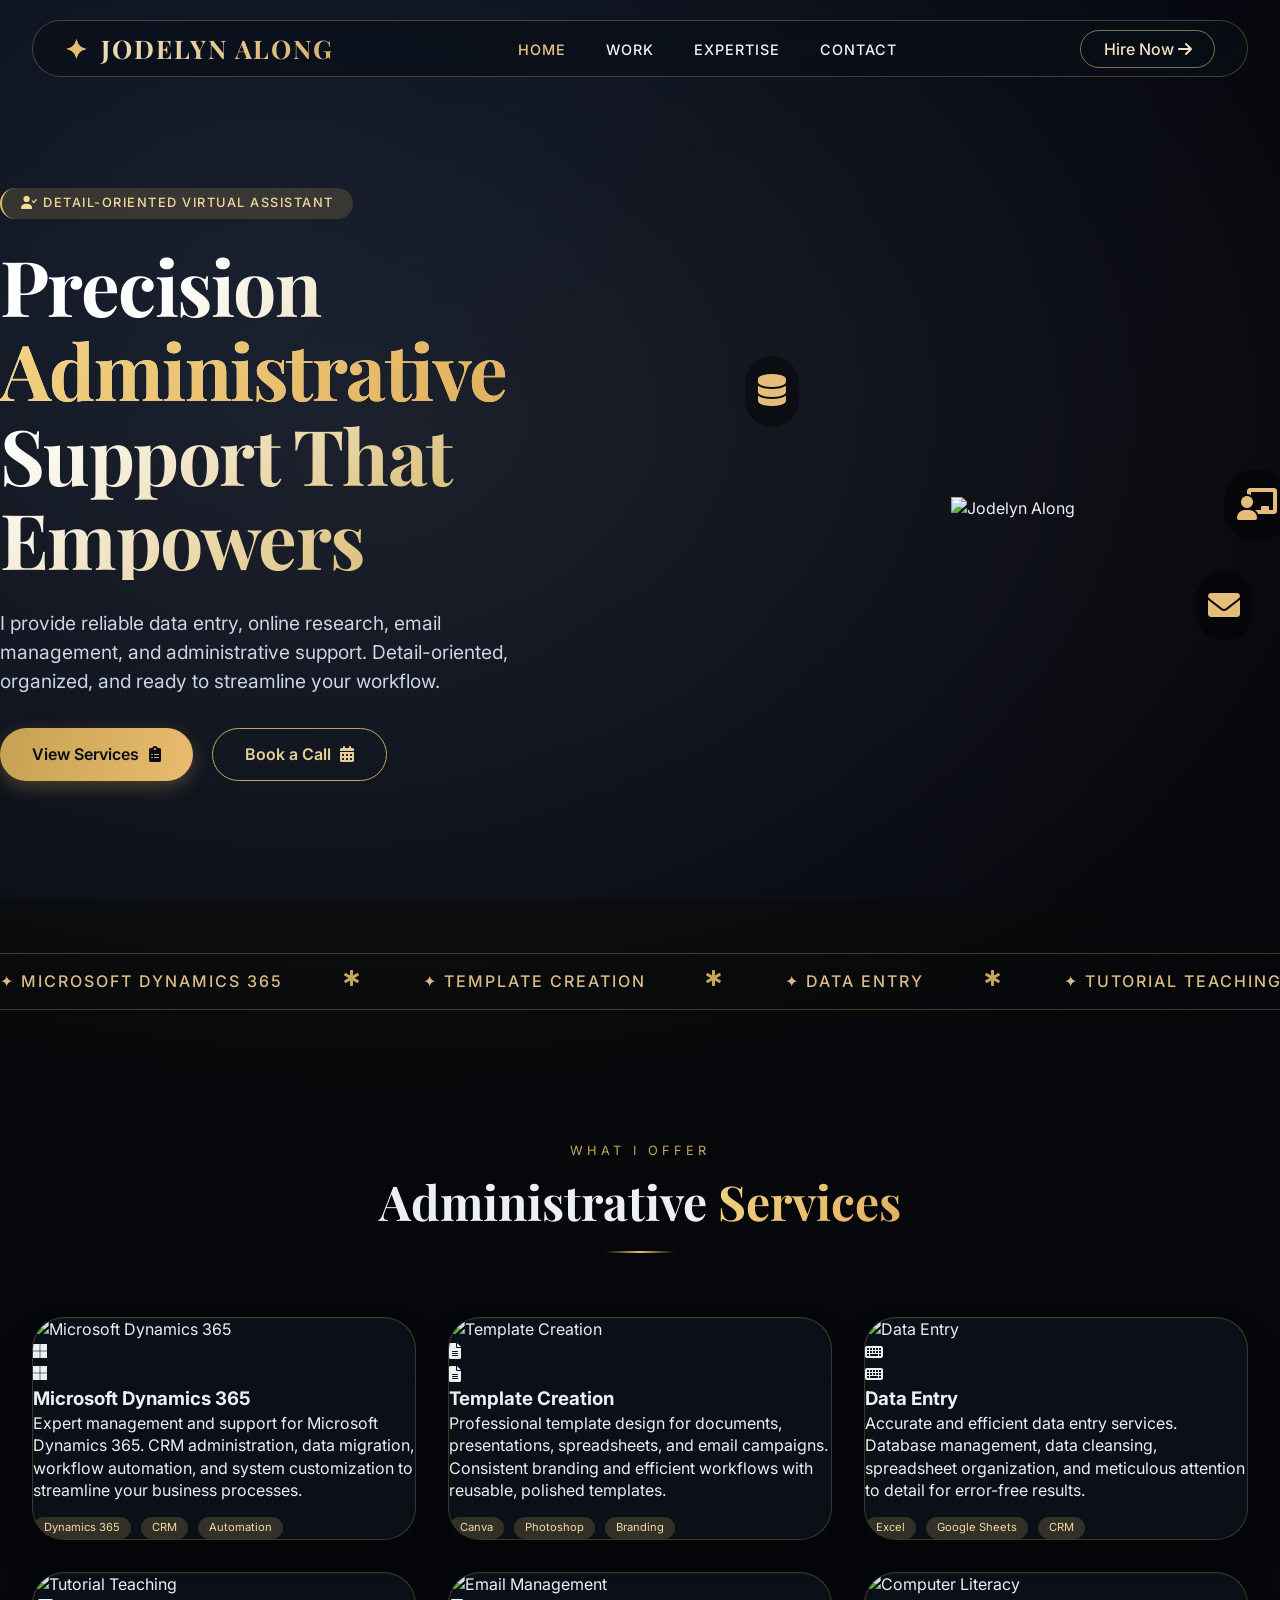
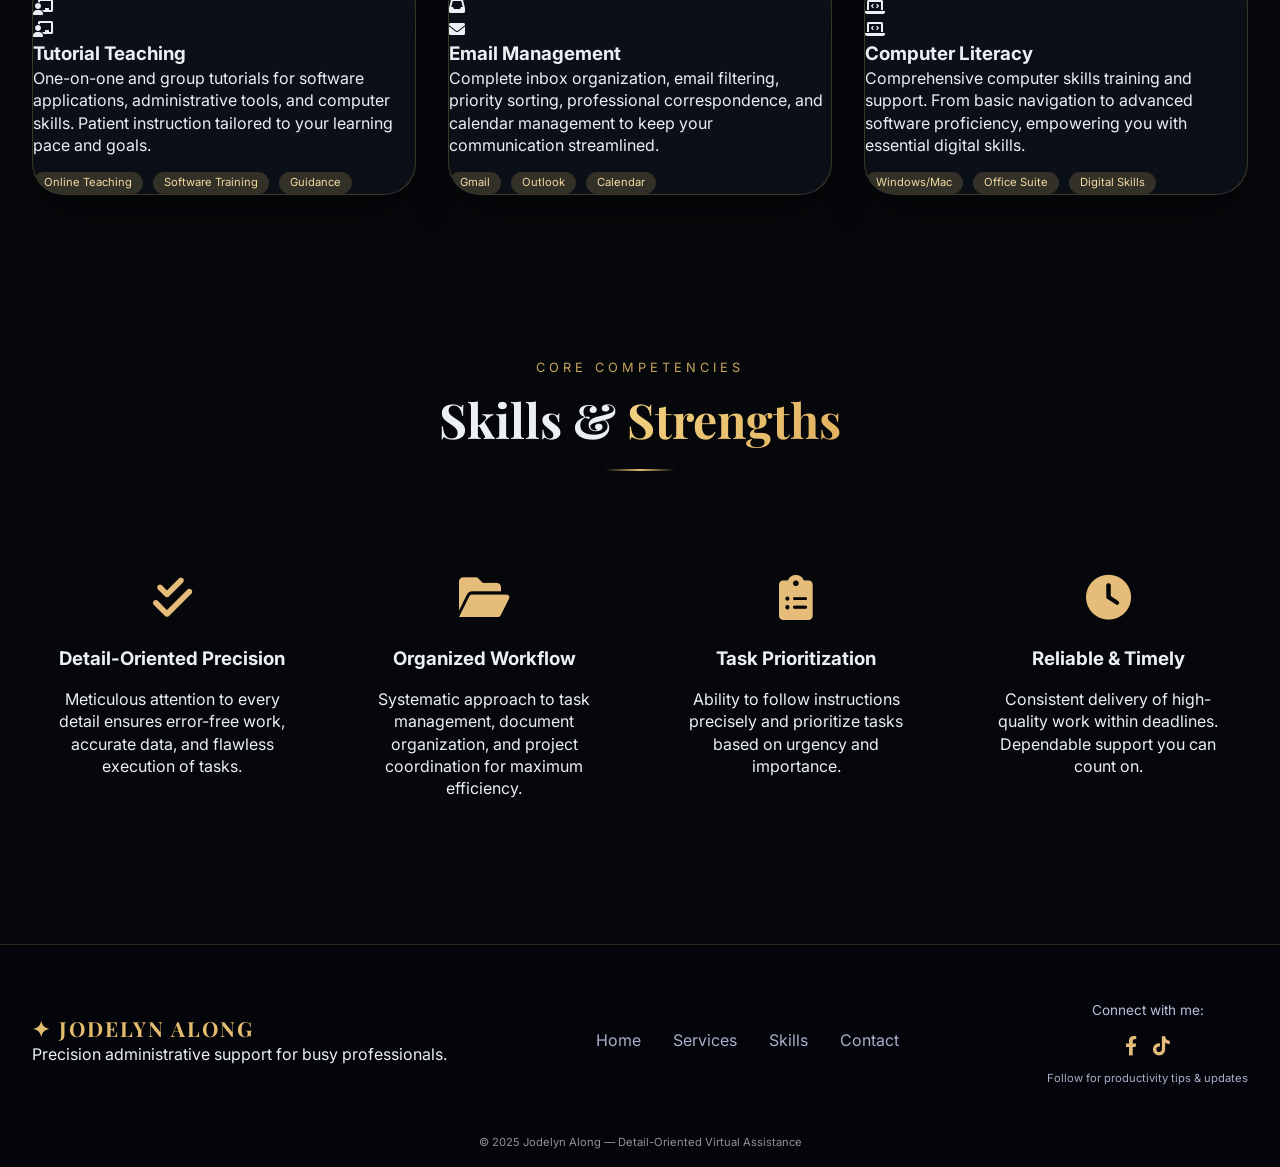
==== commit 8753698c: "Update index.html" ====
--- a/index.html
+++ b/index.html
@@ -25,7 +25,7 @@
         <li><a href="contact.html" class="nav-item">CONTACT</a></li>
       </ul>
       <div class="nav-cta">
-        <a href="contact.html" class="btn-outline-light">Hire Now <i class="fas fa-arrow-right"></i></a>
+        <a href="#" class="btn-outline-light">Hire Now <i class="fas fa-arrow-right"></i></a>
       </div>
     </div>
   </nav>
@@ -41,17 +41,16 @@
         <p class="hero-desc">I provide reliable data entry, online research, email management, and administrative support. Detail-oriented, organized, and ready to streamline your workflow.</p>
         <div class="hero-buttons">
           <a href="#work" class="btn-primary">View Services <i class="fas fa-clipboard-list"></i></a>
-          <a href="#contact" class="btn-secondary">Book a Call <i class="fas fa-calendar-alt"></i></a>
+          <a href="#" class="btn-secondary">Book a Call <i class="fas fa-calendar-alt"></i></a>
         </div>
       </div>
       <div class="hero-visual">
-        <div class="orb-container">
-          <div class="orb-core"></div>
-          <div class="orb-ring"></div>
+        <div class="profile-container">
+          <img src="img/Prof-removebg-preview.png" alt="Jodelyn Along" class="profile-image">
         </div>
         <div class="floating-icon icon-1"><i class="fas fa-database"></i></div>
         <div class="floating-icon icon-2"><i class="fas fa-envelope"></i></div>
-        <div class="floating-icon icon-3"><i class="fas fa-search"></i></div>
+        <div class="floating-icon icon-3"><i class="fas fa-chalkboard-user"></i></div>
       </div>
     </section>
 
@@ -59,18 +58,18 @@
     <div class="marquee-section">
       <div class="marquee">
         <div class="marquee-track">
-          <span>✦ DATA ENTRY EXPERT</span> <i class="fas fa-star-of-life"></i>
-          <span>✦ ONLINE RESEARCH</span> <i class="fas fa-star-of-life"></i>
+          <span>✦ MICROSOFT DYNAMICS 365</span> <i class="fas fa-star-of-life"></i>
+          <span>✦ TEMPLATE CREATION</span> <i class="fas fa-star-of-life"></i>
+          <span>✦ DATA ENTRY</span> <i class="fas fa-star-of-life"></i>
+          <span>✦ TUTORIAL TEACHING</span> <i class="fas fa-star-of-life"></i>
           <span>✦ EMAIL MANAGEMENT</span> <i class="fas fa-star-of-life"></i>
-          <span>✦ ADMINISTRATIVE SUPPORT</span> <i class="fas fa-star-of-life"></i>
-          <span>✦ DETAIL-ORIENTED</span> <i class="fas fa-star-of-life"></i>
-          <span>✦ ORGANIZED & RELIABLE</span> <i class="fas fa-star-of-life"></i>
-          <span>✦ DATA ENTRY EXPERT</span> <i class="fas fa-star-of-life"></i>
+          <span>✦ COMPUTER LITERACY</span> <i class="fas fa-star-of-life"></i>
+          <span>✦ MICROSOFT DYNAMICS 365</span> <i class="fas fa-star-of-life"></i>
         </div>
       </div>
     </div>
 
-    <!-- Services / Offerings Section (modified from Work Showcase) -->
+    <!-- Services / Offerings Section -->
     <section id="work" class="work-section">
       <div class="container">
         <div class="section-header">
@@ -78,49 +77,136 @@
           <h2>Administrative <span class="accent">Services</span></h2>
           <div class="section-line"></div>
         </div>
+        
         <div class="work-grid">
-          <div class="work-card glass-card">
-            <div class="work-img-overlay">
-              <div class="work-img place-1"></div>
-              <div class="work-overlay-content">
-                <i class="fas fa-table"></i>
-              </div>
-            </div>
-            <div class="work-info">
-              <h3>Data Entry & Management</h3>
-              <p>Accurate data entry, database cleaning, spreadsheet management, and document organization with meticulous attention to detail.</p>
-              <div class="tech-tags">
-                <span>Excel</span><span>Google Sheets</span><span>CRM</span>
-              </div>
-            </div>
-          </div>
-          <div class="work-card glass-card">
-            <div class="work-img-overlay">
-              <div class="work-img place-2"></div>
-              <div class="work-overlay-content">
-                <i class="fas fa-search"></i>
-              </div>
-            </div>
-            <div class="work-info">
-              <h3>Online Research</h3>
-              <p>Thorough market research, competitor analysis, lead generation, and fact-checking to support your business decisions.</p>
-              <div class="tech-tags">
-                <span>Research</span><span>Lead Gen</span><span>Analysis</span>
-              </div>
-            </div>
-          </div>
-          <div class="work-card glass-card">
-            <div class="work-img-overlay">
-              <div class="work-img place-3"></div>
-              <div class="work-overlay-content">
+          <!-- Service 1: Microsoft Dynamics 365 -->
+          <div class="work-card glass-card">
+            <div class="card-image-wrapper">
+              <img src="img/365.jpg" alt="Microsoft Dynamics 365" class="card-bg-image">
+              <div class="card-icon-overlay">
+                <i class="fab fa-microsoft"></i>
+              </div>
+            </div>
+            <div class="card-content">
+              <div class="service-icon-wrapper">
+                <i class="fab fa-microsoft"></i>
+              </div>
+              <h3 class="service-title">Microsoft Dynamics 365</h3>
+              <p class="service-description">Expert management and support for Microsoft Dynamics 365. CRM administration, data migration, workflow automation, and system customization to streamline your business processes.</p>
+              <div class="tech-tags">
+                <span>Dynamics 365</span>
+                <span>CRM</span>
+                <span>Automation</span>
+              </div>
+            </div>
+          </div>
+
+          <!-- Service 2: Template Creation -->
+          <div class="work-card glass-card">
+            <div class="card-image-wrapper">
+              <img src="img/Web-Design.jpg.webp" alt="Template Creation" class="card-bg-image">
+              <div class="card-icon-overlay">
+                <i class="fas fa-file-alt"></i>
+              </div>
+            </div>
+            <div class="card-content">
+              <div class="service-icon-wrapper">
+                <i class="fas fa-file-alt"></i>
+              </div>
+              <h3 class="service-title">Template Creation</h3>
+              <p class="service-description">Professional template design for documents, presentations, spreadsheets, and email campaigns. Consistent branding and efficient workflows with reusable, polished templates.</p>
+              <div class="tech-tags">
+                <span>Canva</span>
+                <span>Photoshop</span>
+                <span>Branding</span>
+              </div>
+            </div>
+          </div>
+
+          <!-- Service 3: Data Entry -->
+          <div class="work-card glass-card">
+            <div class="card-image-wrapper">
+              <img src="img/gh.jpg" alt="Data Entry" class="card-bg-image">
+              <div class="card-icon-overlay">
+                <i class="fas fa-keyboard"></i>
+              </div>
+            </div>
+            <div class="card-content">
+              <div class="service-icon-wrapper">
+                <i class="fas fa-keyboard"></i>
+              </div>
+              <h3 class="service-title">Data Entry</h3>
+              <p class="service-description">Accurate and efficient data entry services. Database management, data cleansing, spreadsheet organization, and meticulous attention to detail for error-free results.</p>
+              <div class="tech-tags">
+                <span>Excel</span>
+                <span>Google Sheets</span>
+                <span>CRM</span>
+              </div>
+            </div>
+          </div>
+
+          <!-- Service 4: Tutorial Teaching -->
+          <div class="work-card glass-card">
+            <div class="card-image-wrapper">
+              <img src="img/tutor.jpg" alt="Tutorial Teaching" class="card-bg-image">
+              <div class="card-icon-overlay">
+                <i class="fas fa-chalkboard-user"></i>
+              </div>
+            </div>
+            <div class="card-content">
+              <div class="service-icon-wrapper">
+                <i class="fas fa-chalkboard-user"></i>
+              </div>
+              <h3 class="service-title">Tutorial Teaching</h3>
+              <p class="service-description">One-on-one and group tutorials for software applications, administrative tools, and computer skills. Patient instruction tailored to your learning pace and goals.</p>
+              <div class="tech-tags">
+                <span>Online Teaching</span>
+                <span>Software Training</span>
+                <span>Guidance</span>
+              </div>
+            </div>
+          </div>
+
+          <!-- Service 5: Email Management -->
+          <div class="work-card glass-card">
+            <div class="card-image-wrapper">
+              <img src="img/images (1).png" alt="Email Management" class="card-bg-image">
+              <div class="card-icon-overlay">
                 <i class="fas fa-inbox"></i>
               </div>
             </div>
-            <div class="work-info">
-              <h3>Email & Calendar Management</h3>
-              <p>Inbox organization, email filtering, scheduling, appointment setting, and professional correspondence handling.</p>
-              <div class="tech-tags">
-                <span>Gmail</span><span>Outlook</span><span>Calendar</span>
+            <div class="card-content">
+              <div class="service-icon-wrapper">
+                <i class="fas fa-envelope"></i>
+              </div>
+              <h3 class="service-title">Email Management</h3>
+              <p class="service-description">Complete inbox organization, email filtering, priority sorting, professional correspondence, and calendar management to keep your communication streamlined.</p>
+              <div class="tech-tags">
+                <span>Gmail</span>
+                <span>Outlook</span>
+                <span>Calendar</span>
+              </div>
+            </div>
+          </div>
+
+          <!-- Service 6: Computer Literacy -->
+          <div class="work-card glass-card">
+            <div class="card-image-wrapper">
+              <img src="img/com.png" alt="Computer Literacy" class="card-bg-image">
+              <div class="card-icon-overlay">
+                <i class="fas fa-laptop-code"></i>
+              </div>
+            </div>
+            <div class="card-content">
+              <div class="service-icon-wrapper">
+                <i class="fas fa-laptop-code"></i>
+              </div>
+              <h3 class="service-title">Computer Literacy</h3>
+              <p class="service-description">Comprehensive computer skills training and support. From basic navigation to advanced software proficiency, empowering you with essential digital skills.</p>
+              <div class="tech-tags">
+                <span>Windows/Mac</span>
+                <span>Office Suite</span>
+                <span>Digital Skills</span>
               </div>
             </div>
           </div>
@@ -137,22 +223,22 @@
           <div class="section-line"></div>
         </div>
         <div class="expertise-grid">
-          <div class="expert-card glass-card">
+          <div class="expert-card">
             <div class="expert-icon"><i class="fas fa-check-double"></i></div>
             <h3>Detail-Oriented Precision</h3>
             <p>Meticulous attention to every detail ensures error-free work, accurate data, and flawless execution of tasks.</p>
           </div>
-          <div class="expert-card glass-card">
+          <div class="expert-card">
             <div class="expert-icon"><i class="fas fa-folder-open"></i></div>
             <h3>Organized Workflow</h3>
             <p>Systematic approach to task management, document organization, and project coordination for maximum efficiency.</p>
           </div>
-          <div class="expert-card glass-card">
+          <div class="expert-card">
             <div class="expert-icon"><i class="fas fa-clipboard-list"></i></div>
             <h3>Task Prioritization</h3>
             <p>Ability to follow instructions precisely and prioritize tasks based on urgency and importance.</p>
           </div>
-          <div class="expert-card glass-card">
+          <div class="expert-card">
             <div class="expert-icon"><i class="fas fa-clock"></i></div>
             <h3>Reliable & Timely</h3>
             <p>Consistent delivery of high-quality work within deadlines. Dependable support you can count on.</p>
@@ -160,8 +246,6 @@
         </div>
       </div>
     </section>
-
-  
 
     <!-- Footer -->
     <footer class="footer">
@@ -174,24 +258,36 @@
           <a href="#home">Home</a>
           <a href="#work">Services</a>
           <a href="#expertise">Skills</a>
-          <a href="#contact">Contact</a>
-        </div>
-        <div class="footer-social">
-          <a href="#"><i class="fab fa-linkedin-in"></i></a>
-          <a href="#"><i class="fab fa-upwork"></i></a>
-          <a href="#"><i class="fab fa-fiverr"></i></a>
-        </div>
+          <a href="#">Contact</a>
+        </div>
+                  <!-- Social Media Links Section - Enhanced with working Facebook & TikTok links -->
+          <div class="social-luxury" style="text-align: center; margin-top: 0.5rem;">
+            <span style="color: #b9c2da;">Connect with me:</span>
+            <div style="display: flex; gap: 1rem; justify-content: center; margin-top: 0.75rem;">
+              <!-- FACEBOOK link - active, correct profile link (updated) -->
+              <a href="https://www.facebook.com/jodelyn.along.7" target="_blank" rel="noopener noreferrer" style="color: #e6bc7a; font-size: 1.2rem; transition: 0.3s;" aria-label="Facebook"><i class="fab fa-facebook-f"></i></a>
+              <!-- TIKTOK link - active, working link for Jodelyn Along (updated) -->
+              <a href="https://www.tiktok.com/@itsmecheng_30?_r=1&_t=ZS-954JgWuUEQ0" target="_blank" rel="noopener noreferrer" style="color: #e6bc7a; font-size: 1.2rem; transition: 0.3s;" aria-label="TikTok"><i class="fab fa-tiktok"></i></a>
+            </div>
+            <p style="font-size: 0.7rem; color: #adadc9; margin-top: 0.75rem;">Follow for productivity tips & updates</p>
+          </div>
       </div>
       <div class="copyright">© 2025 Jodelyn Along — Detail-Oriented Virtual Assistance</div>
     </footer>
   </main>
 
   <script>
-    // Simple form submission alert
-    document.getElementById('contactForm')?.addEventListener('submit', function(e) {
-      e.preventDefault();
-      alert('Thank you for reaching out! I will respond within 24 hours.');
-      this.reset();
+    // Smooth scroll for anchor links
+    document.querySelectorAll('a[href^="#"]').forEach(anchor => {
+      anchor.addEventListener('click', function(e) {
+        const href = this.getAttribute('href');
+        if (href === "#") return;
+        const target = document.querySelector(href);
+        if (target) {
+          e.preventDefault();
+          target.scrollIntoView({ behavior: 'smooth' });
+        }
+      });
     });
   </script>
 </body>
